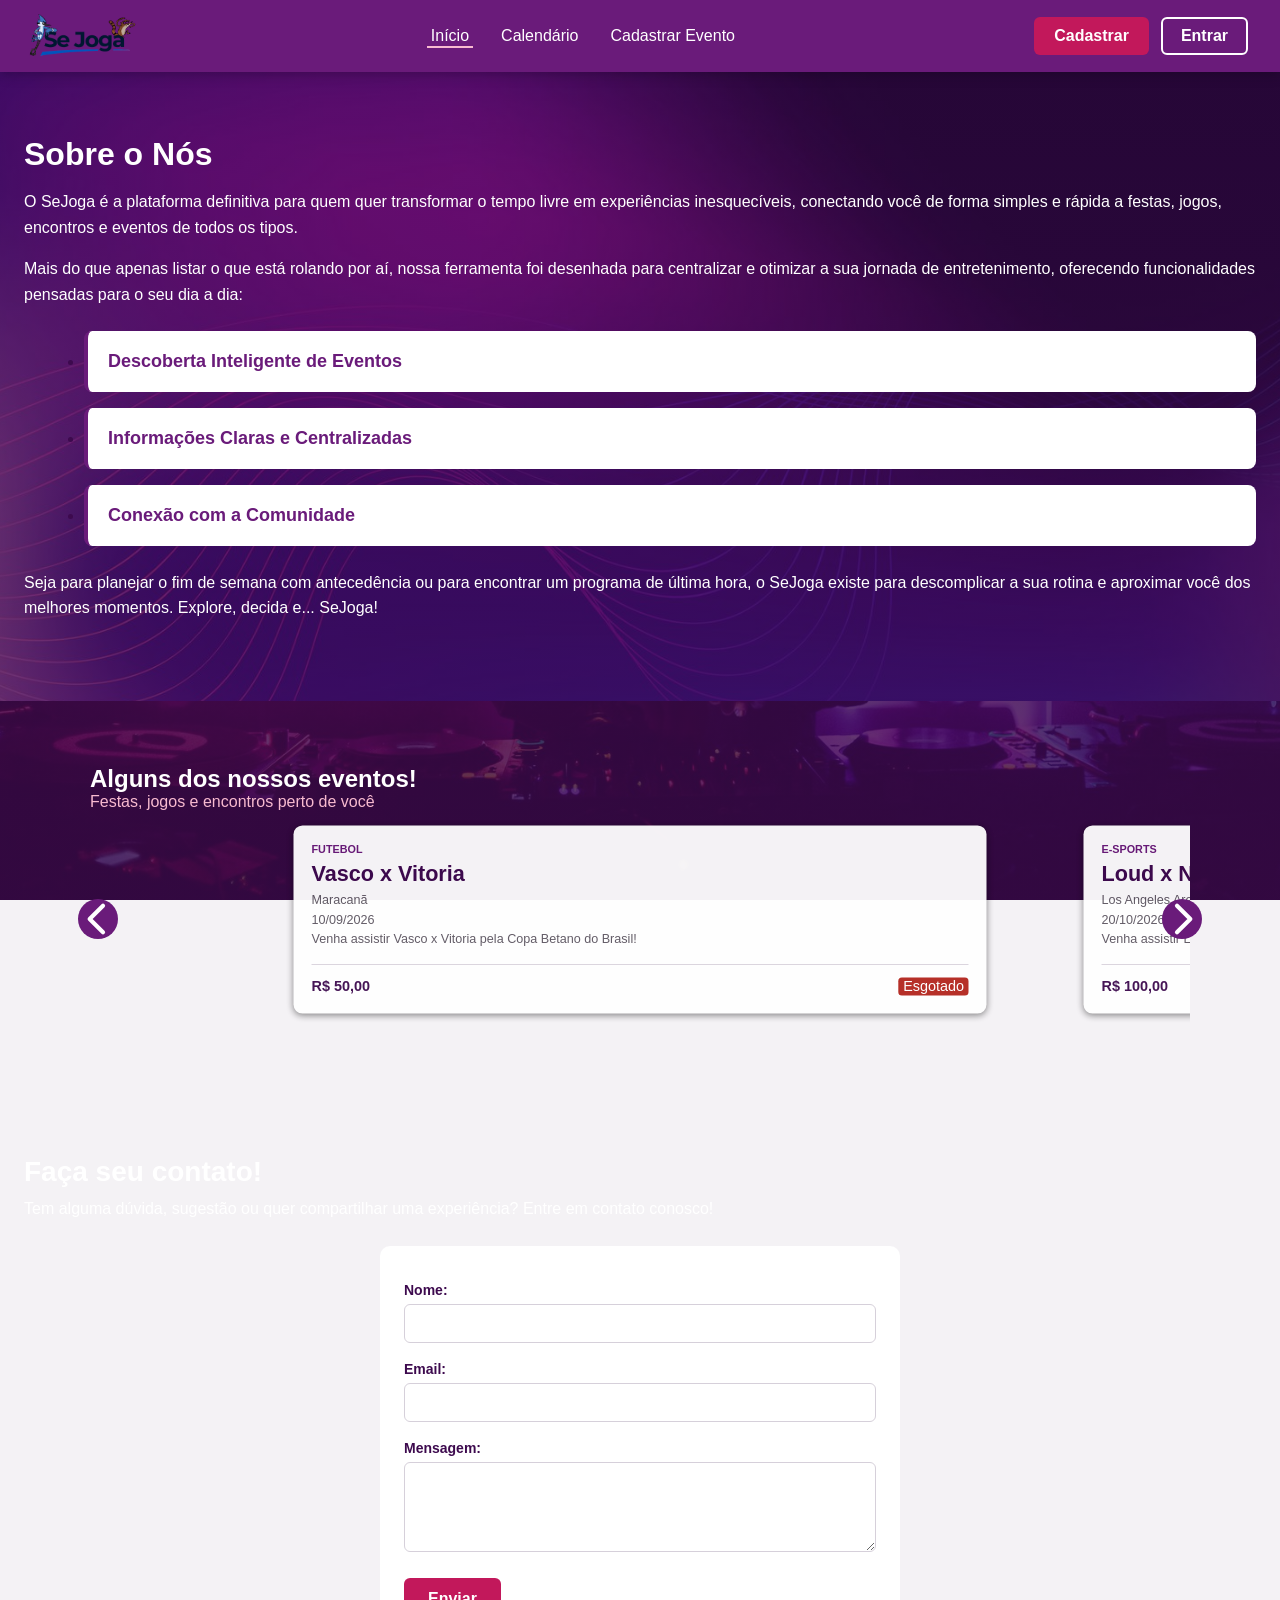
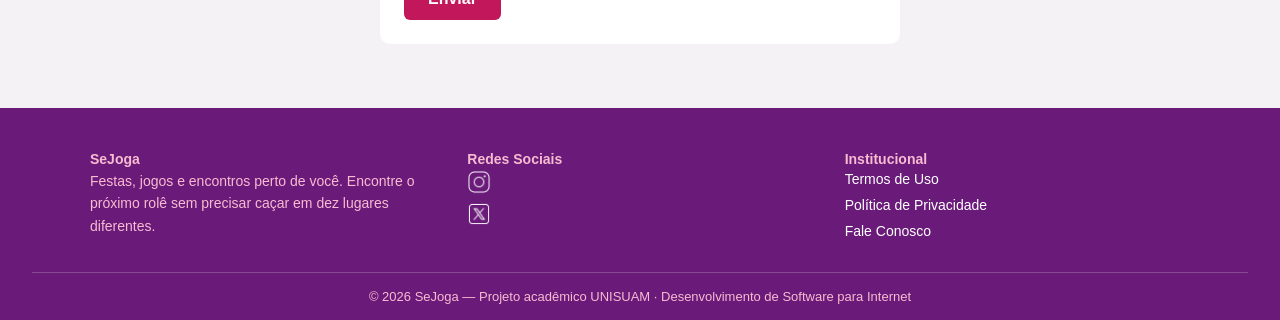
==== index.html @ 20c32f32 "Alterações HTML/CSS, Sobre Nós/Contato/Eventos Background, Modal" ====
<!DOCTYPE html>
<html lang="pt-BR">
<head>
    <meta charset="UTF-8">
    <meta name="viewport" content="width=device-width, initial-scale=1.0">
    <link rel="stylesheet" href="css/style.css">
    <title>Bora Curtir</title>
</head>
<body>
  <!-- CABEÇALHO — vai se repetir em todas as páginas do site -->
   <header class="cabecalho">

        <a href="index.html" class="logo">
            <img src="assets/logo/logo.png" alt="Logo do SeJoga">
        </a>


        <!-- O menu é uma LISTA de links. Parece estranho no começo,
             mas é o padrão: um menu é literalmente uma lista de opções,
             e leitores de tela anunciam "lista com 3 itens" pro usuário. -->

        <nav class="menu">
            <ul class="menu">
                <li><a href="index.html" class="ativo">Início</a></li>
                <li><a href="calendario.html">Calendário</a></li>
                <li><a href="cadastro-evento.html">Cadastrar Evento</a></li>
            </ul>
        </nav>

    <div class="acoes-cabecalho">
        <a href="cadastro.html" class="botao-cadastro">Cadastrar</a>
        <a href="login.html" class="botao-entrar">Entrar</a>
    </div>

    </header>
<main>
    <section class="secao-sobre">
        <h2>Sobre o Nós</h2>
        <p>O SeJoga é a plataforma definitiva para quem quer transformar o tempo livre em experiências inesquecíveis, conectando você de forma simples e rápida a festas, jogos, encontros e eventos de todos os tipos.</p>
        <p>Mais do que apenas listar o que está rolando por aí, nossa ferramenta foi desenhada para centralizar e otimizar a sua jornada de entretenimento, oferecendo funcionalidades pensadas para o seu dia a dia:</p>
        <ul>
            <li tabindex="0">
                <strong>Descoberta Inteligente de Eventos</strong>
                <span>Navegue por um catálogo completo e atualizado em tempo real. Filtre as opções por categoria (como festas, campeonatos ou encontros), localização e data para encontrar exatamente o que combina com o seu estilo.</span>
            </li>
            <li tabindex="0">
                <strong>Informações Claras e Centralizadas</strong>
                <span>Diga adieu à maratona de buscas em diferentes redes sociais. Reunimos em um só lugar tudo o que você precisa saber: horários, locais, descrições detalhadas, atrações e links diretos para ingressos ou inscrições.</span>
            </li>
            <li tabindex="0">
                <strong>Conexão com a Comunidade</strong>
                <span>Encontre eventos que conversam com os seus interesses e descubra o que o seu grupo ou a sua região estão movimentando.</span>
            </li>
        </ul>
        <p>Seja para planejar o fim de semana com antecedência ou para encontrar um programa de última hora, o SeJoga existe para descomplicar a sua rotina e aproximar você dos melhores momentos. Explore, decida e... SeJoga!</p>
    </section>

    <section class="secao-eventos">

    <div class="titulo-secao">
        <h1>Alguns dos nossos eventos!</h1>
        <p class="subtitulo">Festas, jogos e encontros perto de você</p>
    </div>

        <div class="carrossel-eventos">
            <button class="seta seta-esquerda" aria-label="Evento Anterior">
                <svg viewBox="0 0 24 24" aria-hidden="true">
                    <path d="M15 4 L7 12 L15 20" fill="none" stroke="currentColor" stroke-width="2.5" stroke-linecap="round" stroke-linejoin="round"/>
                </svg>
            </button>

            <div class="trilho-eventos">
                <article class="card-evento">
                    <span class="categoria">Futebol</span>
                    <h2 class="titulo">Vasco  x Vitoria</h2>
                    <p class="local">Maracanã</p>
                    <p class="data">10/09/2026</p>
                    <p class="descricao">Venha assistir Vasco x Vitoria pela Copa Betano do Brasil!</p>

                    <div class="rodape-card">
                        <span class="preco">R$ 50,00</span>
                        <span class="selo-esgotado">Esgotado</span>
                    </div>
                </article>
                
                <article class="card-evento">
                    <span class="categoria">E-sports</span>
                    <h2 class="titulo">Loud x NRG</h2>
                    <p class="local">Los Angeles Arena</p>
                    <p class="data">20/10/2026</p>
                    <p class="descricao">Venha assistir Loud x NRG pelo VCT Americas Stage 2!</p>

                    <div class="rodape-card">
                        <span class="preco">R$ 100,00</span>
                        <span class="selo-realizado">Realizado</span>
                    </div>
                </article>

                <article class="card-evento">
                    <span class="categoria">Rolê</span>
                    <h2 class="titulo">Resenha do Arrocha</h2>
                    <p class="local">Rio de Janeiro - Lapa</p>
                    <p class="data">21/08/2026</p>
                    <p class="descricao">Venha aproveitar bons drinks, comidas, e muita música boa!</p>

                    <div class="rodape-card">
                        <span class="preco">R$ 100,00</span>
                        <span class="selo-disponivel">Disponível</span>
                    </div>
                </article>
            </div>

            <button class="seta seta-direita" aria-label="Próximo evento">
                <svg viewBox="0 0 24 24" aria-hidden="true">
                    <path d="M9 4 L17 12 L9 20" fill="none" stroke="currentColor" stroke-width="2.5" stroke-linecap="round" stroke-linejoin="round"/>
                </svg>
            </button>
        </div>
    </section>

    <section class="secao-contato">
        <h2>Faça seu contato!</h2>
        <p>Tem alguma dúvida, sugestão ou quer compartilhar uma experiência? Entre em contato conosco!</p>
        <form action="#" method="post">
            <label for="nome">Nome:</label>
            <input type="text" id="nome" name="nome" required>

            <label for="email">Email:</label>
            <input type="email" id="email" name="email" required>

            <label for="mensagem">Mensagem:</label>
            <textarea id="mensagem" name="mensagem" rows="4" required></textarea>

            <button type="submit">Enviar</button>
        </form>
    </section>
</main>
<footer class="rodape">
    <div class="rodape-conteudo">
        <div class="rodape-coluna">
            <h3>SeJoga</h3>
            <p>Festas, jogos e encontros perto de você. Encontre o próximo rolê sem precisar caçar em dez lugares diferentes.</p>
        </div>

        <nav class="rodape-coluna">
            <h3>Redes Sociais</h3>
            <ul>
                <li>
                    <a href="https://www.instagram.com/se.jogaaa/">
                    <img src="img/icons/instagram.png" alt="Instagram">
                    </a>
                </li>

                <li><a href="https://x.com/sejogaaaa">
                    <img src="img/icons/twitter.png" alt="Twitter">
                    </a>
                </li>
            </ul>
        </nav>

        <nav class="rodape-coluna">
            <h3>Institucional</h3>
            <ul>
                <li><a href="#">Termos de Uso</a></li>
                <li><a href="#">Política de Privacidade</a></li>
                <li><a href="#">Fale Conosco</a></li>
            </ul>
        </nav>
    </div>

    <div class="rodape-base">
        <p>© 2026 SeJoga — Projeto acadêmico UNISUAM · Desenvolvimento de Software para Internet</p>
    </div>
</footer>
<script src="js/carrossel.js"></script>
<div class="modal" id="modal-conta">
    <div class="modal-caixa">
        <a href="#" class="modal-fechar" aria-label="Fechar">&times;</a>
        <h2>Bem-vindo ao SeJoga!</h2>
        <p>Para acessar todas as funcionalidades, faça login ou cadastre-se.</p>

        <div class="modal-acoes">
            <a href="login.html" class="botao-entrar">Entrar</a>
            <a href="cadastro.html" class="botao-cadastro">Cadastrar</a>
        </div>
    </div>
</div>
</body>
</html>
---- css/style.css ----
/* ============================================
   BORA CURTIR — Estilos globais
   Paleta oficial do projeto. Toda página importa este arquivo.
   ============================================ */

/* RESET — zera as opiniões padrão do navegador */
* {
    margin: 0;
    padding: 0;
    box-sizing: border-box;
    font-family: Arial, sans-serif;
}

/* PALETA — todas as cores do site moram aqui.
   :root significa "o topo do documento", então estas
   variáveis ficam disponíveis em qualquer regra do arquivo. */
:root {
    /* Identidade — roxo e rosa */
    --roxo-escuro:  #3D0A4E;   /* textos e títulos */
    --roxo:         #6A1B7A;   /* cor de marca: menu, cabeçalhos */
    --roxo-claro:   #F5EAF8;   /* fundos suaves */
    --rosa:         #C2185B;   /* ação principal: botões */
    --rosa-escuro:  #8E1147;   /* o mesmo rosa no hover */
    --rosa-claro:   #F8BBD0;   /* destaques leves */

    /* Neutros */
    --branco:       #FFFFFF;
    --cinza-claro:  #F4F2F5;
    --cinza-borda:  #D6D0DA;
    --cinza-texto:  #5C5560;

    /* Sinalização de evento — as 4 cores de status */
    --status-disponivel: #2E7D32;   /* verde  */
    --status-perto:      #B26A00;   /* âmbar  */
    --status-esgotado:   #B3261E;   /* vermelho */
    --status-realizado:  #6E6E6E;   /* cinza  */
}

body {
    background-color: var(--cinza-claro);
    color: var(--roxo-escuro);
}
/* ===== CABEÇALHO ===== */
.cabecalho {
    display: flex;
    justify-content: space-between;  /* logo na esquerda, botão na direita */
    align-items: center;
    background-color: var(--roxo);
    padding: 8px 32px;
    position: sticky;
    top: 0;
    z-index: 10;
    box-shadow: 0 2px 12px rgba(0, 0, 0, 0.25);
}

.acoes-cabecalho {
    display: flex;
    gap: 12px;
}

.logo {
    display: flex;
    align-items: center;
    text-decoration: none;
}

.logo img {
    height: 56px;
    width: auto;
    display: block;
    transform: scale(1.9);
}

.menu {
    display: flex;
    gap: 24px;
    list-style: none;   /* tira as bolinhas da lista */
}

.menu a {
    color: var(--branco);
    text-decoration: none;
    position: relative;
    padding: 4px;
}

.menu a::after {
    content: "";
    position: absolute;
    left: 0;
    bottom: 0;
    width: 100%;
    height: 2px;
    background-color: var(--rosa-claro);
    transform: scaleX(0);
    transform-origin: left;
    transition: transform 0.25s;
}

.menu a:hover::after {
    transform: scaleX(1);
}

.menu a:hover {
   color: var(--rosa-claro);
}

.menu a.ativo::after {
    transform: scaleX(1);
}

/* ===== BOTÕES ===== */

.botao-entrar {
    background-color: transparent;
    color: var(--branco);
    padding: 10px 20px;
    border: 2px solid var(--branco);
    border-radius: 6px;
    padding: 8px 18px;
    text-decoration: none;
    font-weight: bold;
}

.botao-cadastro {
    background-color: var(--rosa);
    color: var(--branco);
    padding: 10px 20px;
    border-radius: 6px;
    text-decoration: none;
    font-weight: bold;
}

.botao-cadastro:hover {
    background-color: var(--rosa-escuro);
}

.botao-entrar:hover {
    background-color: var(--branco);
    color: var(--roxo);
}

/* ===== SOBRE NÓS ===== */
.secao-sobre {
    padding: 64px 24px;
    text-align: left;
    background-image: linear-gradient(rgba(61, 10, 78, 0.60), rgba(61, 10, 78, 0.75)), url("../assets/backgrounds/fundo-sobre.jpg");
    background-size: cover;
    background-position: center;
    background-attachment: fixed;
}

.secao-sobre h2 {
    color: var(--branco);
    font-size: 32px;
    margin-bottom: 16px;
}

.secao-sobre p {
    color: var(--branco);
    margin-bottom: 16px;
    line-height: 1.6;
    font-size: 16px;
    font-weight: 400;
}

.secao-sobre ul {
    list-style: disc;
    margin: 24px 0;
    display: grid;
    gap: 16px;
    padding-left: 60px;
    margin: 24px 0;
}

.secao-sobre li {
    background-color: var(--branco);
    border-left: 4px solid var(--roxo);
    border-radius: 8px;
    padding: 16px 20px;
    line-height: 1.6;
    color: var(--roxo-escuro);
    cursor: pointer;
    transition: transform 0.25s, box-shadow 0.25s;
}

.secao-sobre li:hover {
    transform: translateY(-3px);
    box-shadow: 0 8px 20px rgba(0, 0, 0, 0.3);
}

.secao-sobre li strong {
    display: block;
    font-size: 18px;
    color: var(--roxo);
}

.secao-sobre li span {
    display: block;
    overflow: hidden;
    max-height: 0;
    opacity: 0;
    transition: max-height 0.35s, opacity 0.35s, margin-top 0.35s;
}

.secao-sobre li:hover span,
.secao-sobre li:focus-within span,
.secao-sobre li:focus span {
    max-height: 200px;
    opacity: 1;
    margin-top: 8px;
}

/* ===== CONTATO ===== */

.secao-contato {
   padding: 64px 24px;
    text-align: left;
    background-image: linear-gradient(rgba(61, 10, 78, 0.60), rgba(61, 10, 78, 0.75)), url("../assets/backgrounds/fundo-sobre.jpg");
    background-size: cover;
    background-position: center;
    background-attachment: fixed;
}

.secao-contato h2 {
    color: var(--branco);
    font-size: 28px;
    margin-bottom: 8px;
}

.secao-contato p {
    line-height: 1.6;
    color: var(--branco);
    margin-bottom: 24px;
}

.secao-contato form {
    display: flex;
    flex-direction: column;
    gap: 6px;
    max-width: 520px;
    background-color: var(--branco);
    padding: 24px;
    border-radius: 10px;
    margin: 0 auto;
    padding: 24px;

}

.secao-contato label {
    font-weight: bold;
    font-size: 14px;
    margin-top: 12px;
}

.secao-contato input,
.secao-contato textarea {
    padding: 10px 12px;
    border: 1px solid var(--cinza-borda);
    border-radius: 6px;
    font-size: 15px;
    font-family: inherit;
}

.secao-contato button {
    margin-top: 20px;
    background-color: var(--rosa);
    color: var(--branco);
    border: none;
    border-radius: 6px;
    padding: 12px 24px;
    font-size: 16px;
    font-weight: bold;
    cursor: pointer;
    align-self: flex-start;
}

.secao-contato button:hover {
    background-color: var(--rosa-escuro);
}

/* =====  SEÇÃO EVENTOS ===== */

.secao-eventos {
    max-width: none;
    padding: 64px 24px;
    background-image: linear-gradient(rgba(61, 10, 78, 0.72), rgba(61, 10, 78, 0.82)), url("../assets/backgrounds/fundo-eventos.jpg");
    background-size: cover;
    background-position: center;
    background-attachment: fixed;
}

.secao-eventos .titulo-secao,
.secao-eventos .carrossel-eventos {
    max-width: 1100px;
    margin-left: auto;
    margin-right: auto;
}

.secao-eventos .titulo-secao h1 {
    color: var(--branco);
}

.secao-eventos .subtitulo {
    color: var(--rosa-claro);
}

/* ===== CARROSSEL DE EVENTOS ===== */
.carrossel-eventos {
    position: relative;
}

.trilho-eventos {
    display: flex;
    gap: 20px;
    overflow-x: auto;
    scroll-snap-type: x mandatory;
    scroll-behavior: smooth;
    padding: 4px 0;
    scrollbar-width: none; /* Firefox */
}

.trilho-eventos::-webkit-scrollbar {
    display: none; /* Chrome, Safari e Opera */
}

.trilho-eventos .card-evento {
    flex: 0 0 70%;
    scroll-snap-align: center;
    transform: scale(0.9);
    opacity: 0.95;
    transition: transform 0.35s, opacity 0.35s;    
}

.trilho-eventos .card-evento.ativo {
    transform: scale(1);
    opacity: 1;
}

.trilho-eventos .card-evento:first-child{
    margin-left: 15%;
}

.trilho-eventos .card-evento:last-child{
    margin-right: 15%;
}

/* ===== SETAS ===== */
.seta {
    position: absolute;
    top: 50%;
    transform: translateY(-50%);

    background-color: var(--roxo);
    color: var(--branco);
    border: none;
    border-radius: 50%;
    width: 40px;
    height: 40px;
    font-size: 24px;
    cursor: pointer;
}

.seta:hover {
    background-color: var(--roxo-escuro);
}

.seta-esquerda {
    left: -12px;
}

.seta-direita {
    right: -12px;
}

/* ===== CARD DE EVENTO ===== */

.card-evento {
    background-color: var(--branco);
    border-radius: 10px;
    padding: 20px;
    box-shadow: 0 2px 8px rgba(0, 0, 0, 0.5);
    display: flex;
    flex-direction: column;
    gap: 6px;
}

.categoria {
    color: var(--roxo);
    font-size: 12px;
    font-weight: bold;
    text-transform: uppercase;
}

.local, .data, .descricao{
    color: var(--cinza-texto);
    font-size: 14px;
}

.rodape-card{
    display: flex;
    justify-content: space-between;
    align-items: center;
    margin-top: 14px;
    padding-top: 14px;
    border-top: 1px solid var(--cinza-borda);
}

.preco{
    font-weight: bold;
}

/* ===== SELOS DE STATUS ===== */

.selo-disponivel{
    background-color: var(--status-disponivel);
    color: var(--branco);
    padding: 1px 5px;
    border-radius: 4px;
}
.selo-perto{
    background-color: var(--status-perto);
    color: var(--branco);
    padding: 1px 5px;
    border-radius: 4px;
}
.selo-esgotado{
    background-color: var(--status-esgotado);
    color: var(--branco);
    padding: 1px 5px;
    border-radius: 4px;
}
.selo-realizado{
    background-color: var(--status-realizado);
    color: var(--branco);
    padding: 1px 5px;
    border-radius: 4px;
}

/* ===== RODAPÉ FINAL ===== */

.rodape {
    background-color: var(--roxo);
    color: var(--branco);
    padding: 40px 32px 0;
}

.rodape-conteudo {
    max-width: 1100px;
    margin: 0 auto;
    display: grid;
    grid-template-columns: repeat(auto-fit, minmax(220px, 1fr));
    gap: 32px;
    padding-bottom: 32px;
}

.rodape-coluna h3 {
   line-height: 1.6;
   font-size: 14px;
   color: var(--rosa-claro);
}

.rodape-coluna a {
    color: var(--branco);
    text-decoration: none;
    font-size: 14px;
}

.rodape-coluna p {
    line-height: 1.6;
    font-size: 14px;
    color: var(--rosa-claro);
}

.rodape-coluna ul {
    list-style: none;
    display: grid;
    gap: 8px;
}

.rodape-coluna ul img {
    width: 24px;
    height: 24px;
    display: block;
    filter: brightness(0) invert(1);
}

.rodape-coluna a:hover {
    color: var(--rosa-claro);
    text-decoration: underline;
}

.rodape-base {
    border-top: 1px solid rgba(255, 255, 255, 0.2);
    padding: 16px 0;
    text-align: center;
    font-size: 13px;
    color: var(--rosa-claro);
}

/* ===== MODAL ===== */

.modal {
    display: none;
    position: fixed;
    inset: 0;
    background-color: rgba(0, 0, 0, 0.6);
    z-index: 100;
    align-items: center;
    justify-content: center;
    padding: 24px;
}

.modal:target {
    display: flex;
}

.modal-caixa {
    position: relative;
    background-color: var(--branco);
    border-radius: 12px;
    padding: 32px;
    max-width: 420px;
    text-align: center;
}

.modal-caixa h2 {
    color: var(--roxo);
    margin-bottom: 12px;
}

.modal-caixa p {
    color: var(--cinza-texto);
    line-height: 1.6;
    margin-bottom: 24px;
}

.modal-acoes {
    display: flex;
    justify-content: center;
    gap: 12px;
}

.modal-fechar {
    position: absolute;
    top: 12px;
    right: 16px;
    font-size: 28px;
    line-height: 1;
    color: var(--cinza-texto);
    text-decoration: none;
}

/* @media = "aplique estas regras SÓ quando a condição for verdadeira".
   max-width: 767px significa "telas de até 767px" — celular.
   Acima disso, nada aqui vale, e o layout de desktop continua intacto. */
@media (max-width: 767px) {

    .cabecalho {
        flex-wrap: wrap;          /* permite quebrar linha quando não cabe */
        justify-content: center;
        gap: 12px;
        padding: 12px 16px;
    }

    .logo img {
        transform: scale(1.4);    /* o 1.9 fica largo demais no celular */
    }

    .menu {
        gap: 16px;
        font-size: 14px;
    }

    .acoes-cabecalho {
        gap: 8px;
    }

    .trilho-eventos .card-evento { 
        flex: 0 0 85%; 
    }

    .secao-sobre li span {
        max-height: none;
        opacity: 1;
        margin-top: 8px;
    }

    .secao-sobre {
        background-attachment: scroll;   /* volta ao comportamento normal */
    }

    .secao-contato {
        background-attachment: scroll;   /* volta ao comportamento normal */
    }
}
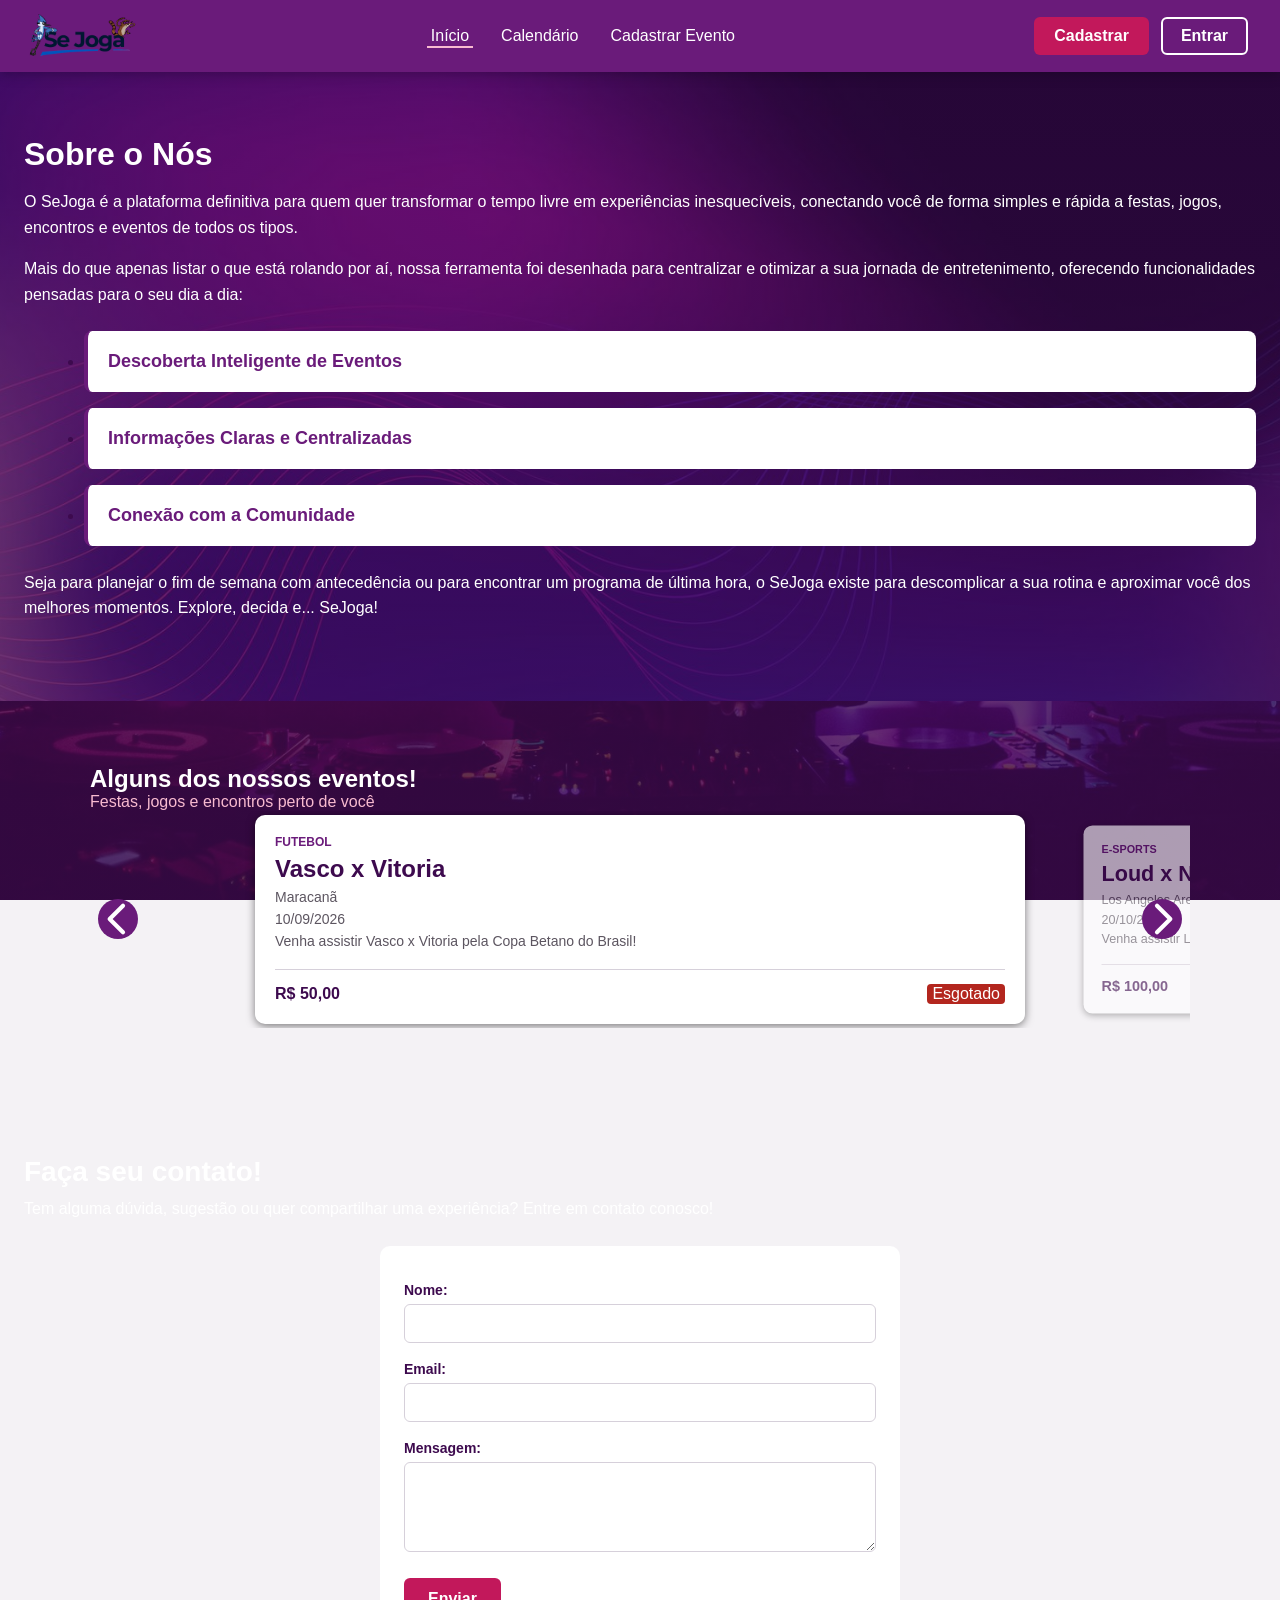
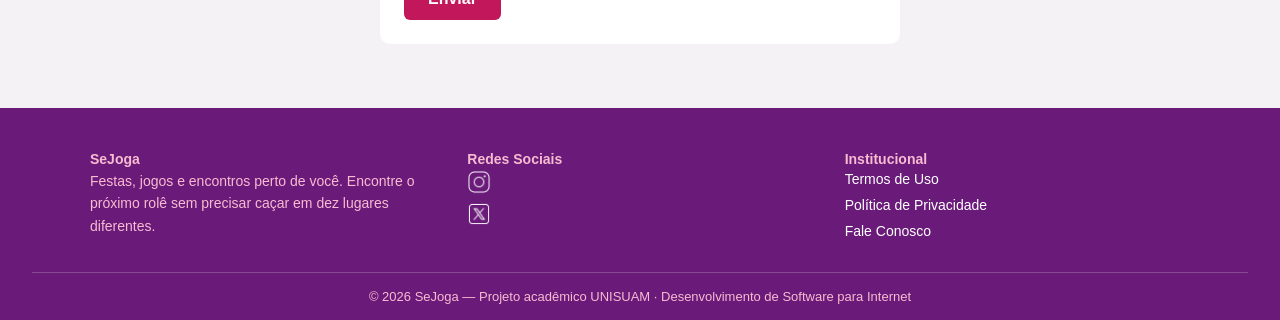
==== commit 804c078e: "Criado Modal para pop-up de mensagens enviadas" ====
--- a/index.html
+++ b/index.html
@@ -121,7 +121,7 @@
     <section class="secao-contato">
         <h2>Faça seu contato!</h2>
         <p>Tem alguma dúvida, sugestão ou quer compartilhar uma experiência? Entre em contato conosco!</p>
-        <form action="#" method="post">
+        <form id="form-contato" action="#" method="post">
             <label for="nome">Nome:</label>
             <input type="text" id="nome" name="nome" required>
 
@@ -132,6 +132,7 @@
             <textarea id="mensagem" name="mensagem" rows="4" required></textarea>
 
             <button type="submit">Enviar</button>
+            <p class="aviso-form" id="aviso-form" role="status"></p>
         </form>
     </section>
 </main>
@@ -162,7 +163,7 @@
             <h3>Institucional</h3>
             <ul>
                 <li><a href="#">Termos de Uso</a></li>
-                <li><a href="#">Política de Privacidade</a></li>
+                <li><a >Política de Privacidade</a></li>
                 <li><a href="#">Fale Conosco</a></li>
             </ul>
         </nav>
@@ -172,7 +173,19 @@
         <p>© 2026 SeJoga — Projeto acadêmico UNISUAM · Desenvolvimento de Software para Internet</p>
     </div>
 </footer>
-<script src="js/carrossel.js"></script>
+
+<div class="modal" id="modal-contato">
+    <div class="modal-caixa">
+        <button type="button" class="modal-fechar" aria-label="Fechar">&times;</button>
+        <h2>Mensagem enviada!</h2>
+        <p id="modal-contato-texto"></p>
+
+        <div class="modal-acoes">
+            <button type="button" class="botao-cadastro modal-ok">OK</button>
+        </div>
+    </div>
+</div>
+
 <div class="modal" id="modal-conta">
     <div class="modal-caixa">
         <a href="#" class="modal-fechar" aria-label="Fechar">&times;</a>
@@ -185,5 +198,8 @@
         </div>
     </div>
 </div>
+
+<script src="js/carrossel.js"></script>
+<script src="js/contato.js"></script>
 </body>
 </html>
--- a/css/style.css
+++ b/css/style.css
@@ -206,7 +206,7 @@
 .secao-sobre li:hover span,
 .secao-sobre li:focus-within span,
 .secao-sobre li:focus span {
-    max-height: 200px;
+    max-height: 80px;
     opacity: 1;
     margin-top: 8px;
 }
@@ -328,7 +328,7 @@
     flex: 0 0 70%;
     scroll-snap-align: center;
     transform: scale(0.9);
-    opacity: 0.95;
+    opacity: 0.6;
     transition: transform 0.35s, opacity 0.35s;    
 }
 
@@ -350,14 +350,16 @@
     position: absolute;
     top: 50%;
     transform: translateY(-50%);
-
+    z-index: 2;
+    display: flex;
+    align-items: center;
+    justify-content: center;
     background-color: var(--roxo);
     color: var(--branco);
     border: none;
     border-radius: 50%;
     width: 40px;
     height: 40px;
-    font-size: 24px;
     cursor: pointer;
 }
 
@@ -366,11 +368,11 @@
 }
 
 .seta-esquerda {
-    left: -12px;
+    left: 8px;
 }
 
 .seta-direita {
-    right: -12px;
+    right: 8px;
 }
 
 /* ===== CARD DE EVENTO ===== */
@@ -511,7 +513,8 @@
     padding: 24px;
 }
 
-.modal:target {
+.modal:target,
+.modal.aberto {
     display: flex;
 }
 
@@ -549,6 +552,42 @@
     line-height: 1;
     color: var(--cinza-texto);
     text-decoration: none;
+    background: none;
+    border: none;
+    cursor: pointer;
+    font-family: inherit;
+}
+
+.modal-acoes button {
+    border: none;
+    cursor: pointer;
+    font-family: inherit;
+    font-size: 15px;
+}
+
+/* ===== AVISO DO FORMULÁRIO ===== */
+
+.aviso-form {
+    margin-top: 16px;
+    padding: 12px 16px;
+    border-radius: 6px;
+    font-size: 14px;
+    line-height: 1.5;
+    display: none;
+}
+
+.aviso-form.visivel { display: block; }
+
+.aviso-form.sucesso {
+    background-color: #E8F5E9;
+    color: #1B5E20;
+    border-left: 4px solid var(--status-disponivel);
+}
+
+.aviso-form.erro {
+    background-color: #FDECEA;
+    color: #8C1D18;
+    border-left: 4px solid var(--status-esgotado);
 }
 
 /* @media = "aplique estas regras SÓ quando a condição for verdadeira".
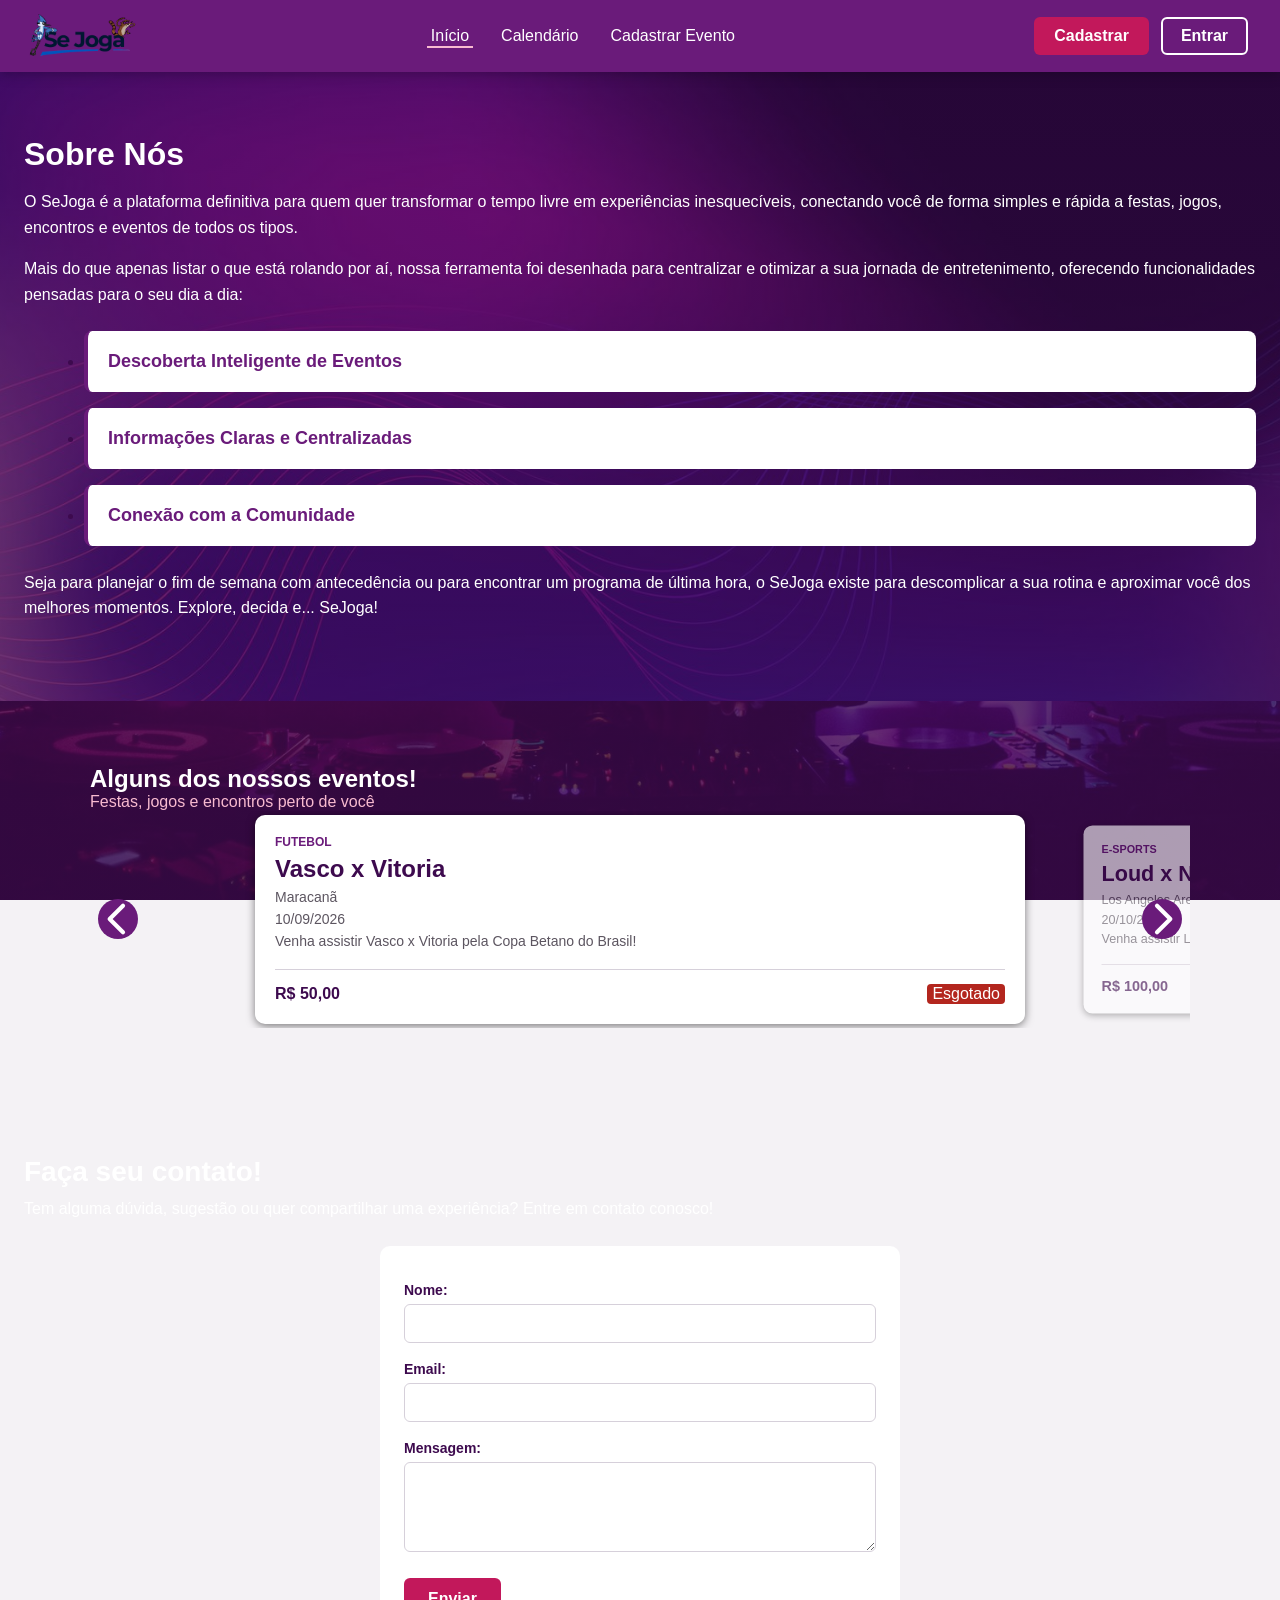
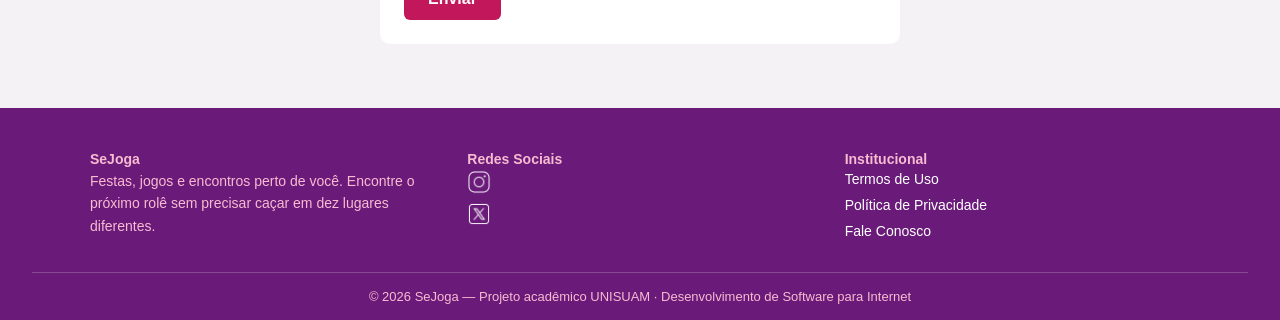
==== commit 3949f67c: "Limpeza de códigos feita e correção de textos." ====
--- a/index.html
+++ b/index.html
@@ -4,7 +4,8 @@
     <meta charset="UTF-8">
     <meta name="viewport" content="width=device-width, initial-scale=1.0">
     <link rel="stylesheet" href="css/style.css">
-    <title>Bora Curtir</title>
+    <link rel="icon" href="assets/logo/favicon-sj.png" type="image/png">
+    <title>SeJoga</title>
 </head>
 <body>
   <!-- CABEÇALHO — vai se repetir em todas as páginas do site -->
@@ -14,16 +15,11 @@
             <img src="assets/logo/logo.png" alt="Logo do SeJoga">
         </a>
 
-
-        <!-- O menu é uma LISTA de links. Parece estranho no começo,
-             mas é o padrão: um menu é literalmente uma lista de opções,
-             e leitores de tela anunciam "lista com 3 itens" pro usuário. -->
-
         <nav class="menu">
             <ul class="menu">
                 <li><a href="index.html" class="ativo">Início</a></li>
-                <li><a href="calendario.html">Calendário</a></li>
-                <li><a href="cadastro-evento.html">Cadastrar Evento</a></li>
+                <li><a href="calendario.html" data-precisa-login>Calendário</a></li>
+                <li><a href="cadastro-evento.html" data-precisa-login>Cadastrar Evento</a></li>
             </ul>
         </nav>
 
@@ -35,7 +31,7 @@
     </header>
 <main>
     <section class="secao-sobre">
-        <h2>Sobre o Nós</h2>
+        <h2>Sobre Nós</h2>
         <p>O SeJoga é a plataforma definitiva para quem quer transformar o tempo livre em experiências inesquecíveis, conectando você de forma simples e rápida a festas, jogos, encontros e eventos de todos os tipos.</p>
         <p>Mais do que apenas listar o que está rolando por aí, nossa ferramenta foi desenhada para centralizar e otimizar a sua jornada de entretenimento, oferecendo funcionalidades pensadas para o seu dia a dia:</p>
         <ul>
@@ -45,7 +41,7 @@
             </li>
             <li tabindex="0">
                 <strong>Informações Claras e Centralizadas</strong>
-                <span>Diga adieu à maratona de buscas em diferentes redes sociais. Reunimos em um só lugar tudo o que você precisa saber: horários, locais, descrições detalhadas, atrações e links diretos para ingressos ou inscrições.</span>
+                <span>Diga adeus à maratona de buscas em diferentes redes sociais. Reunimos em um só lugar tudo o que você precisa saber: horários, locais, descrições detalhadas, atrações e links diretos para ingressos ou inscrições.</span>
             </li>
             <li tabindex="0">
                 <strong>Conexão com a Comunidade</strong>
@@ -188,7 +184,7 @@
 
 <div class="modal" id="modal-conta">
     <div class="modal-caixa">
-        <a href="#" class="modal-fechar" aria-label="Fechar">&times;</a>
+        <button type="button" class="modal-fechar" aria-label="Fechar">&times;</button>
         <h2>Bem-vindo ao SeJoga!</h2>
         <p>Para acessar todas as funcionalidades, faça login ou cadastre-se.</p>
 
@@ -199,7 +195,8 @@
     </div>
 </div>
 
-<script src="js/carrossel.js"></script>
-<script src="js/contato.js"></script>
+<script src="js/home/carrossel.js"></script>
+<script src="js/home/contato.js"></script>
+<script src="js/home/auth.js"></script>
 </body>
 </html>
--- a/css/style.css
+++ b/css/style.css
@@ -565,6 +565,11 @@
     font-size: 15px;
 }
 
+.modal-acoes .botao-entrar {
+    color: var(--roxo);
+    border-color: var(--roxo);
+}
+
 /* ===== AVISO DO FORMULÁRIO ===== */
 
 .aviso-form {
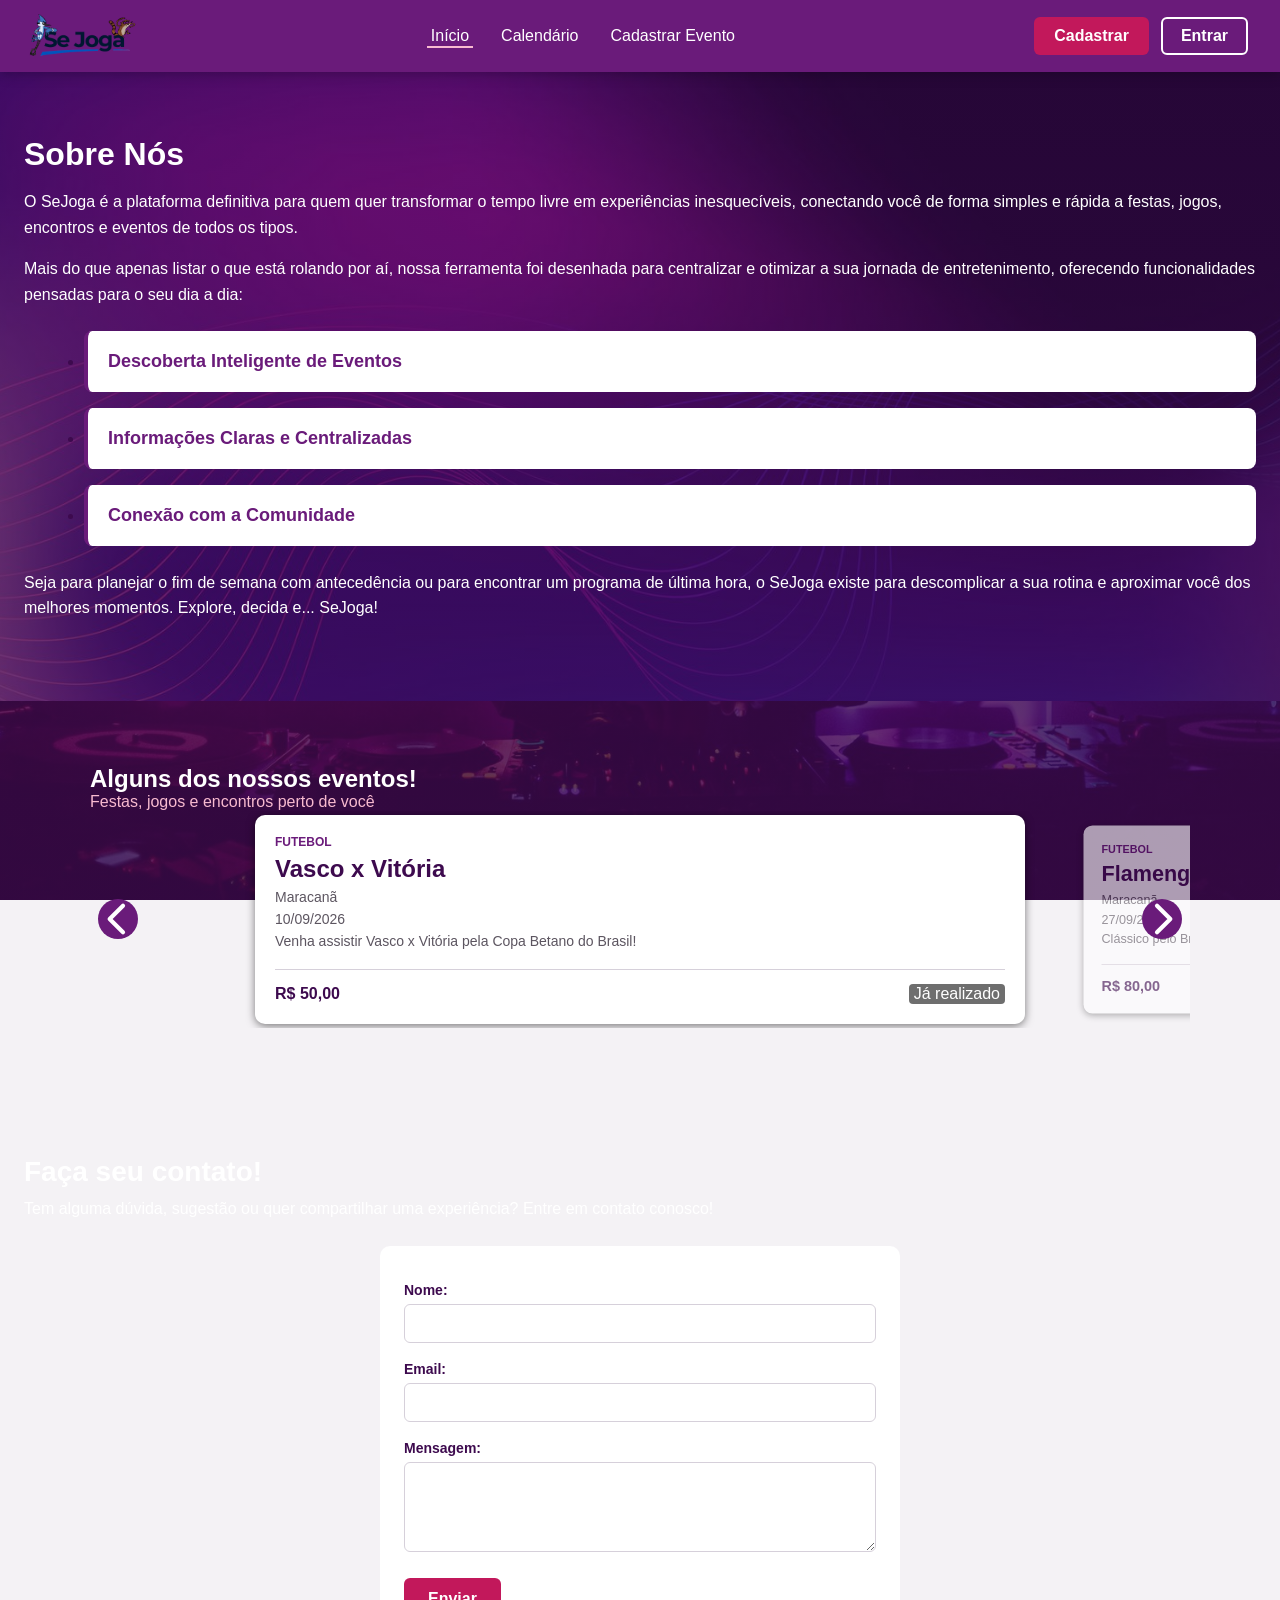
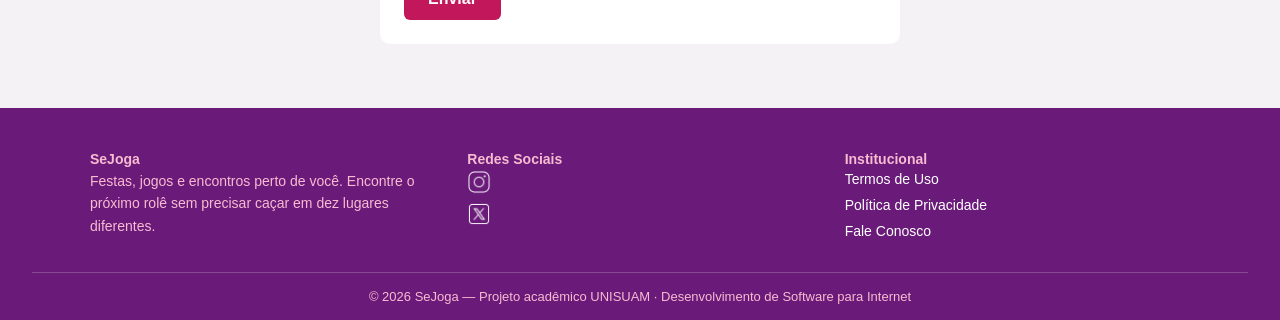
==== commit 2de56457: "Alterações gerais no calendário" ====
--- a/index.html
+++ b/index.html
@@ -24,8 +24,17 @@
         </nav>
 
     <div class="acoes-cabecalho">
-        <a href="cadastro.html" class="botao-cadastro">Cadastrar</a>
-        <a href="login.html" class="botao-entrar">Entrar</a>
+        <!-- Os dois estados do cabeçalho moram aqui. O atributo hidden
+             (do próprio HTML, não precisa de CSS) esconde um dos pares;
+             o auth.js decide qual, lendo a sessão no localStorage. -->
+        <a href="cadastro.html" class="botao-cadastro" data-sessao="deslogado">Cadastrar</a>
+        <a href="login.html" class="botao-entrar" data-sessao="deslogado">Entrar</a>
+
+        <span class="usuario-info" data-sessao="logado" hidden>
+            <span class="usuario-avatar" id="usuario-avatar"></span>
+            <span class="usuario-nome"></span>
+        </span>
+        <button type="button" class="botao-sair" id="botao-sair" data-sessao="logado" hidden>Sair</button>
     </div>
 
     </header>
@@ -66,44 +75,8 @@
             </button>
 
             <div class="trilho-eventos">
-                <article class="card-evento">
-                    <span class="categoria">Futebol</span>
-                    <h2 class="titulo">Vasco  x Vitoria</h2>
-                    <p class="local">Maracanã</p>
-                    <p class="data">10/09/2026</p>
-                    <p class="descricao">Venha assistir Vasco x Vitoria pela Copa Betano do Brasil!</p>
-
-                    <div class="rodape-card">
-                        <span class="preco">R$ 50,00</span>
-                        <span class="selo-esgotado">Esgotado</span>
-                    </div>
-                </article>
-                
-                <article class="card-evento">
-                    <span class="categoria">E-sports</span>
-                    <h2 class="titulo">Loud x NRG</h2>
-                    <p class="local">Los Angeles Arena</p>
-                    <p class="data">20/10/2026</p>
-                    <p class="descricao">Venha assistir Loud x NRG pelo VCT Americas Stage 2!</p>
-
-                    <div class="rodape-card">
-                        <span class="preco">R$ 100,00</span>
-                        <span class="selo-realizado">Realizado</span>
-                    </div>
-                </article>
-
-                <article class="card-evento">
-                    <span class="categoria">Rolê</span>
-                    <h2 class="titulo">Resenha do Arrocha</h2>
-                    <p class="local">Rio de Janeiro - Lapa</p>
-                    <p class="data">21/08/2026</p>
-                    <p class="descricao">Venha aproveitar bons drinks, comidas, e muita música boa!</p>
-
-                    <div class="rodape-card">
-                        <span class="preco">R$ 100,00</span>
-                        <span class="selo-disponivel">Disponível</span>
-                    </div>
-                </article>
+                <!-- Os cards são montados pelo js/home/destaques.js,
+                     a partir da lista única do js/eventos.js. -->
             </div>
 
             <button class="seta seta-direita" aria-label="Próximo evento">
@@ -195,8 +168,12 @@
     </div>
 </div>
 
+<!-- A ordem importa: auth.js define obterSessao(), que o eventos.js usa;
+     o destaques.js monta os cards que o carrossel.js precisa encontrar. -->
+<script src="js/home/auth.js"></script>
+<script src="js/eventos.js"></script>
+<script src="js/home/destaques.js"></script>
 <script src="js/home/carrossel.js"></script>
 <script src="js/home/contato.js"></script>
-<script src="js/home/auth.js"></script>
 </body>
 </html>
--- a/css/style.css
+++ b/css/style.css
@@ -598,6 +598,67 @@
 /* @media = "aplique estas regras SÓ quando a condição for verdadeira".
    max-width: 767px significa "telas de até 767px" — celular.
    Acima disso, nada aqui vale, e o layout de desktop continua intacto. */
+/* ===== CABEÇALHO: ESTADO LOGADO ===== */
+
+/* Sem isto os itens esticam até a altura do mais alto (o avatar),
+   e o botão Sair fica com 36px em vez do tamanho do seu texto. */
+.acoes-cabecalho {
+    align-items: center;
+}
+
+.usuario-info {
+    display: flex;
+    align-items: center;
+    gap: 10px;
+}
+
+/* A foto do usuário. Enquanto não houver foto escolhida no
+   cadastro, o fundo é uma silhueta genérica desenhada em SVG
+   e embutida aqui mesmo (data URI) — não precisa de arquivo.
+   Quando houver foto, o auth.js troca este background. */
+.usuario-avatar {
+    width: 36px;
+    height: 36px;
+    flex-shrink: 0;             /* não deixa o círculo achatar */
+    border-radius: 50%;
+    border: 2px solid var(--branco);
+    background-color: var(--roxo-claro);
+    background-image: url("data:image/svg+xml,%3Csvg xmlns='http://www.w3.org/2000/svg' viewBox='0 0 24 24' fill='%236A1B7A'%3E%3Cpath d='M12 12.4c2.65 0 4.8-2.15 4.8-4.8S14.65 2.8 12 2.8 7.2 4.95 7.2 7.6s2.15 4.8 4.8 4.8zm0 2.4c-3.2 0-9.6 1.61-9.6 4.8V22h19.2v-2.4c0-3.19-6.4-4.8-9.6-4.8z'/%3E%3C/svg%3E");
+    background-size: cover;
+    background-position: center;
+}
+
+.usuario-nome {
+    color: var(--branco);
+    font-weight: bold;
+}
+
+/* O "Sair" é secundário: menor e mais discreto que o avatar,
+   para o nome continuar sendo o elemento principal. */
+.botao-sair {
+    background-color: transparent;
+    color: var(--branco);
+    border: 1px solid rgba(255, 255, 255, 0.55);
+    border-radius: 6px;
+    padding: 5px 12px;
+    font-family: inherit;
+    font-size: 13px;
+    cursor: pointer;
+}
+
+.botao-sair:hover {
+    background-color: var(--branco);
+    color: var(--roxo);
+    border-color: var(--branco);
+}
+
+/* Garante que o atributo hidden vença qualquer display
+   que venha de outra regra. */
+[hidden] {
+    display: none !important;
+}
+
+
 @media (max-width: 767px) {
 
     .cabecalho {
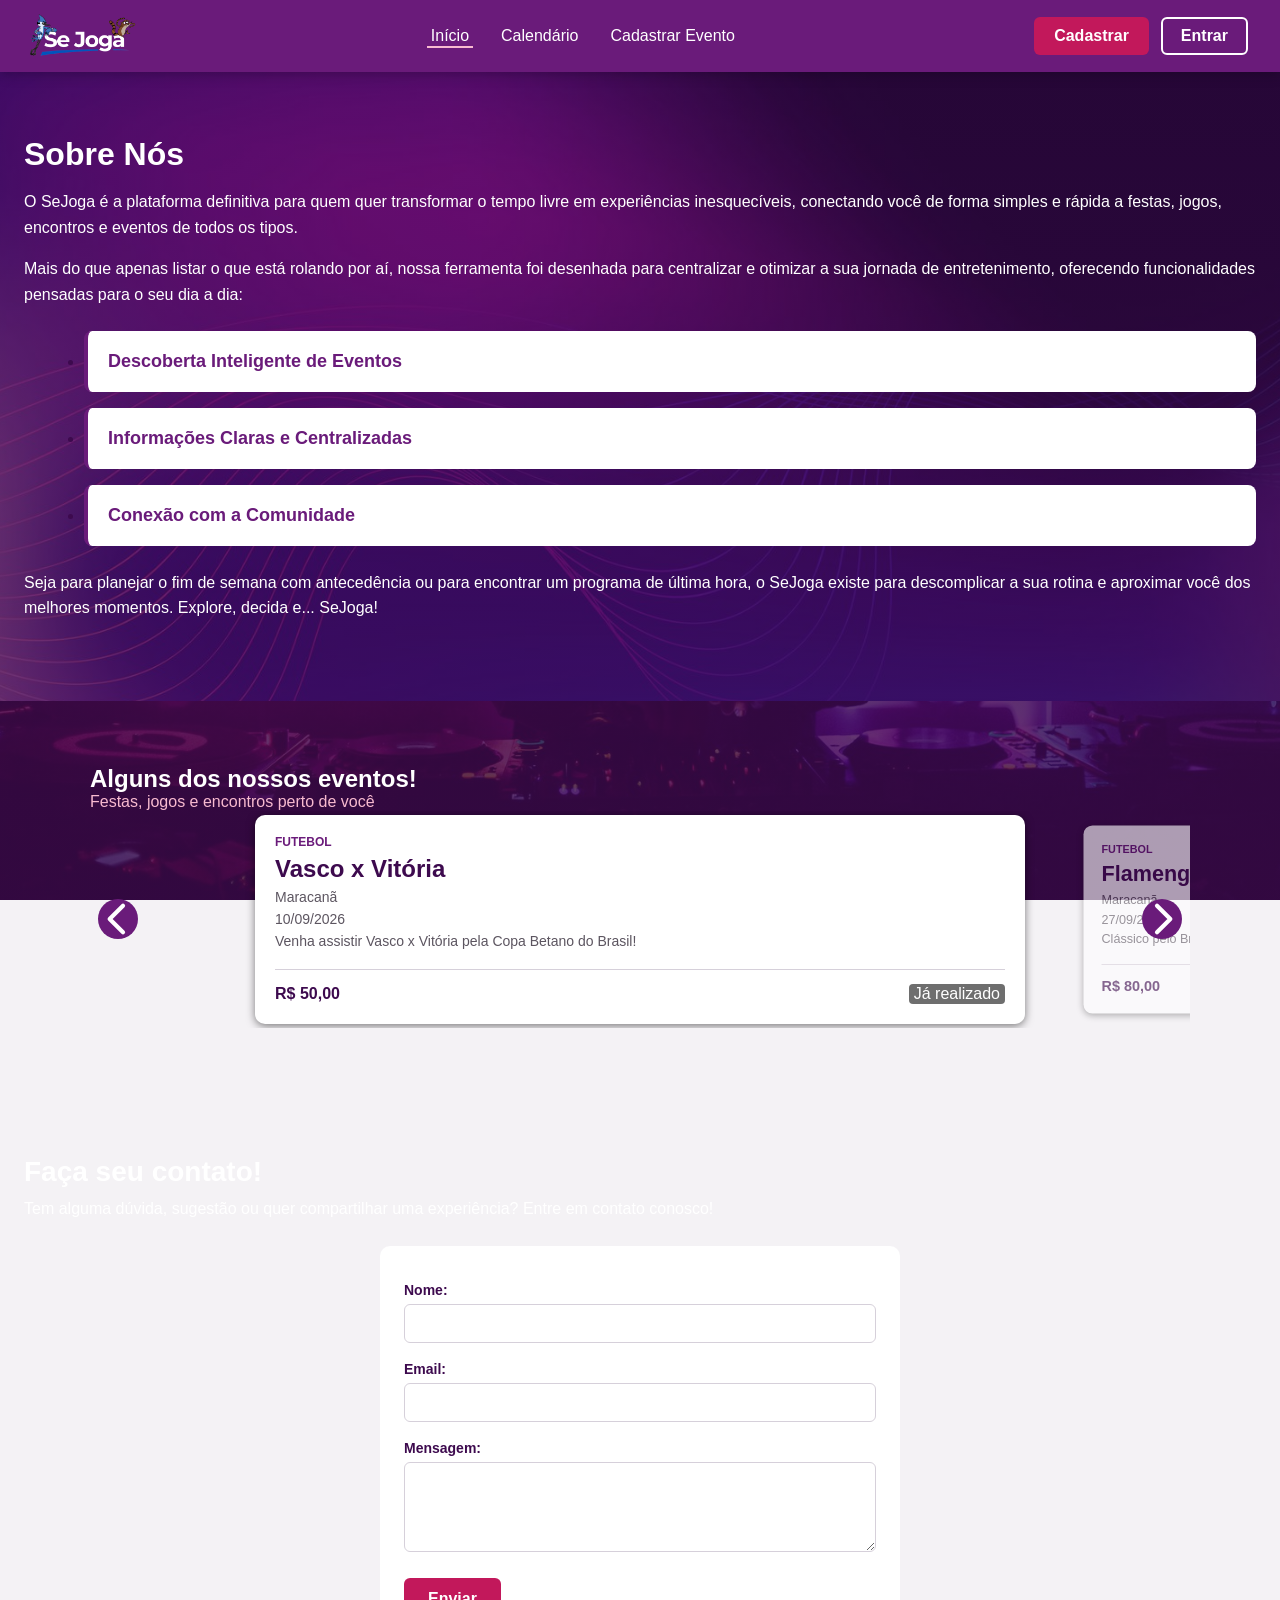
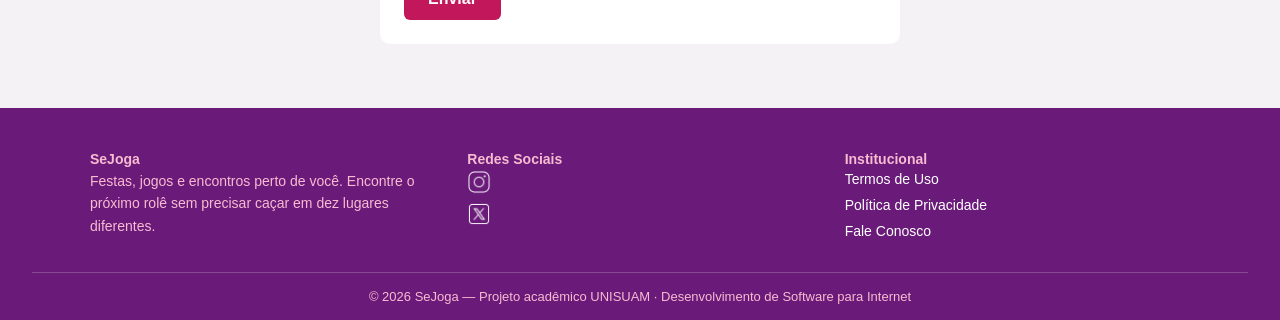
==== commit 7aee5a62: "Opção de busca, filtro, destaque de calendário" ====
--- a/index.html
+++ b/index.html
@@ -75,8 +75,7 @@
             </button>
 
             <div class="trilho-eventos">
-                <!-- Os cards são montados pelo js/home/destaques.js,
-                     a partir da lista única do js/eventos.js. -->
+            
             </div>
 
             <button class="seta seta-direita" aria-label="Próximo evento">
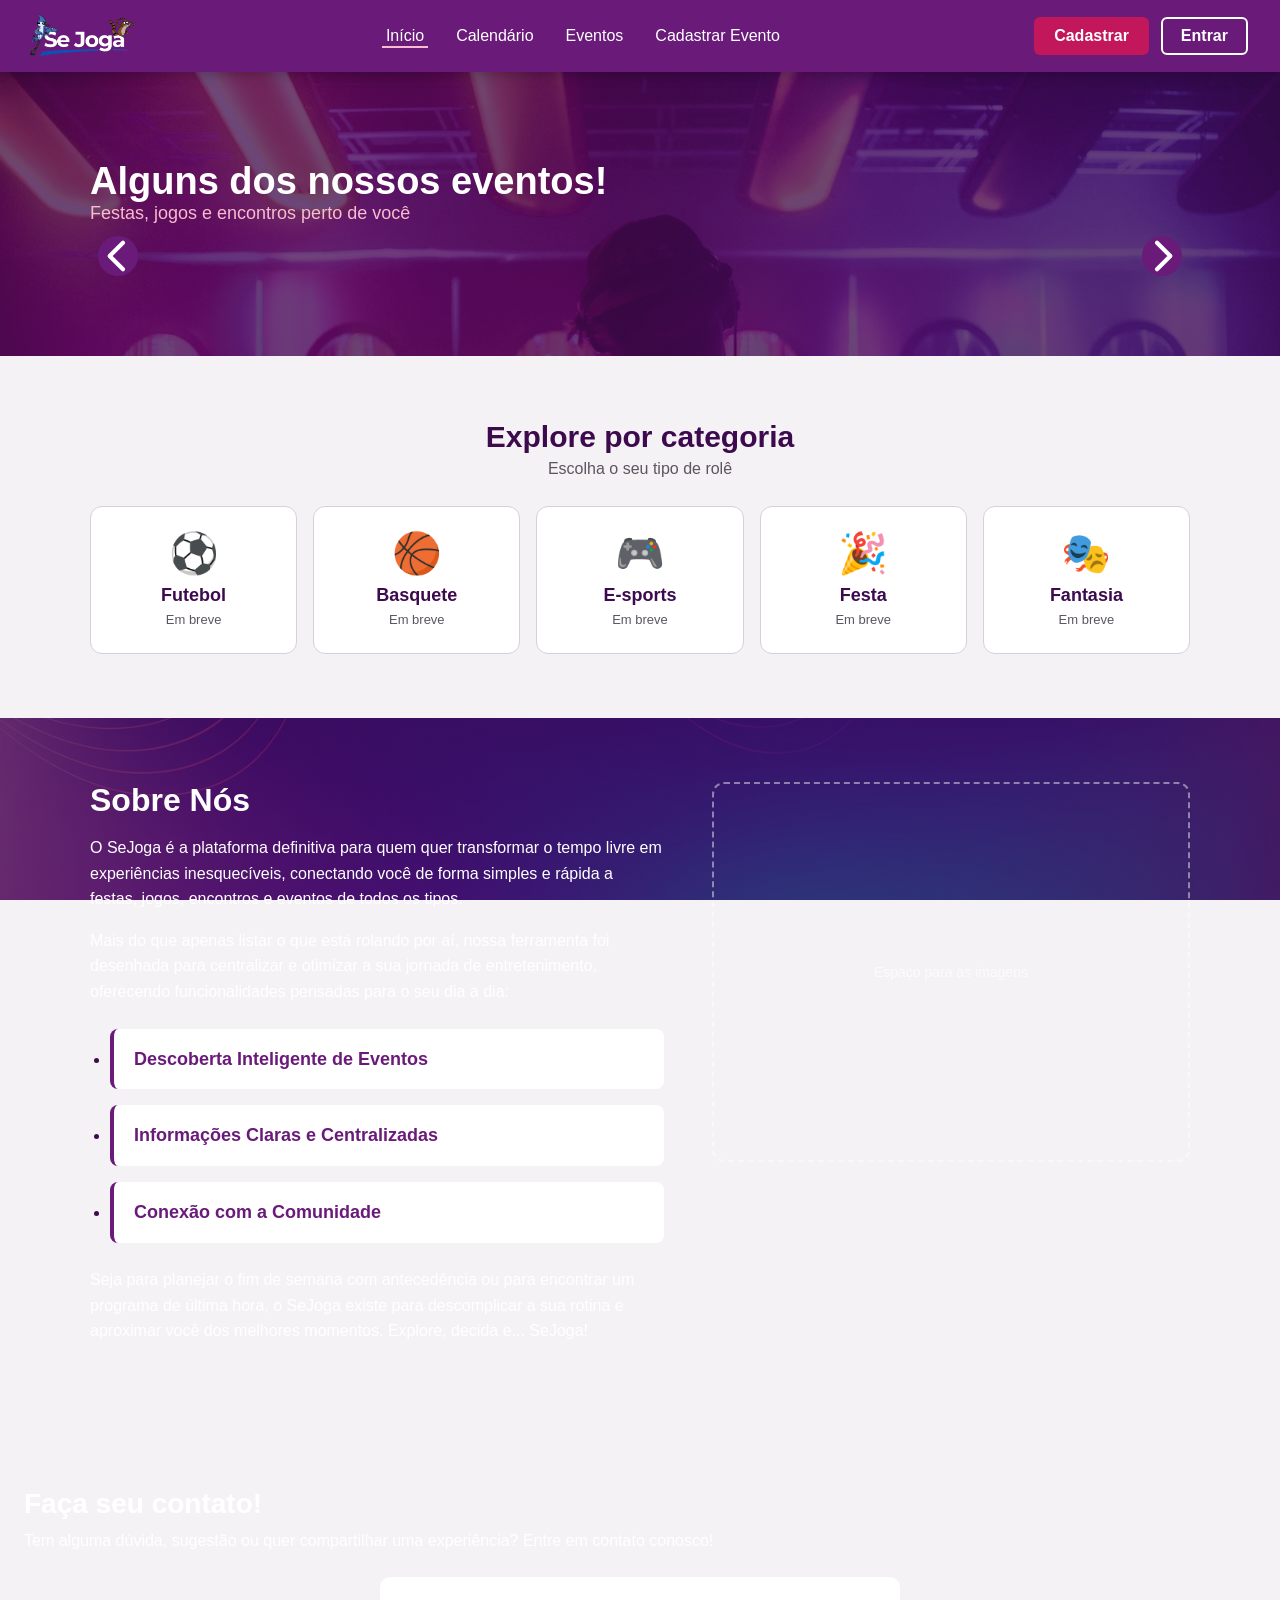
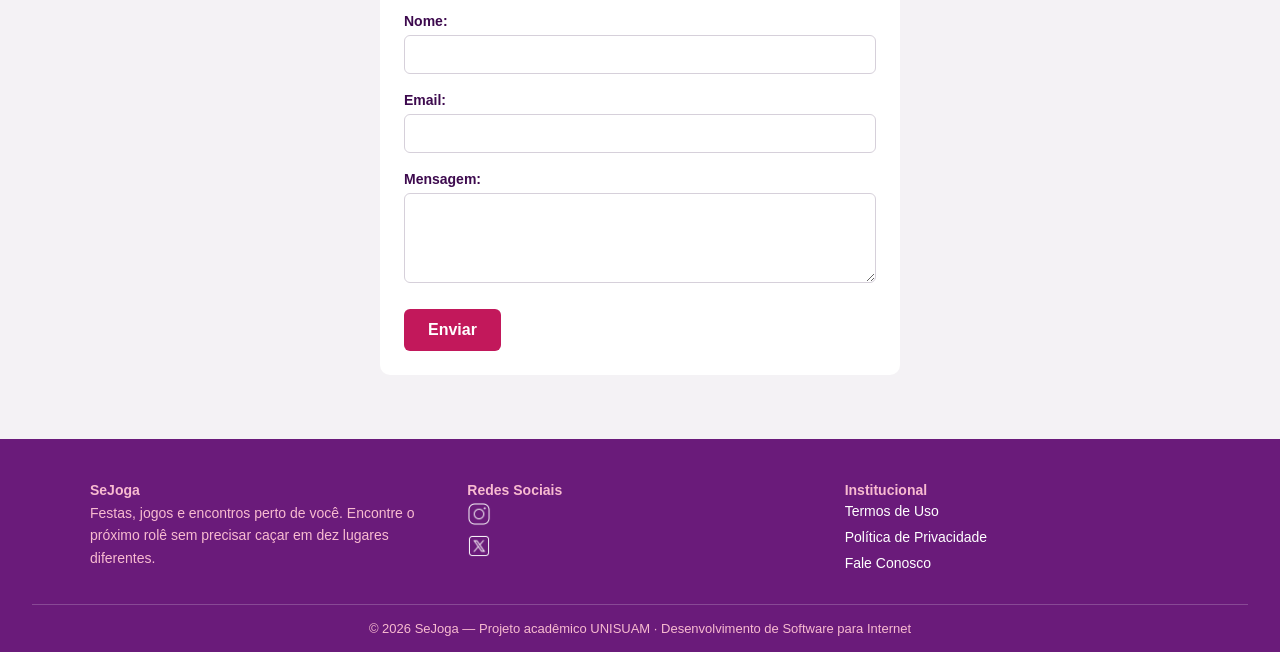
==== commit 65daa962: "Aba eventos, Aba perfil, Alteracao cadastro/calendario/index" ====
--- a/index.html
+++ b/index.html
@@ -5,78 +5,57 @@
     <meta name="viewport" content="width=device-width, initial-scale=1.0">
     <link rel="stylesheet" href="css/style.css">
     <link rel="icon" href="assets/logo/favicon-sj.png" type="image/png">
+    <!-- tema.js no <head>: aplica o tema escuro antes da página aparecer -->
+    <script src="js/tema.js"></script>
     <title>SeJoga</title>
 </head>
 <body>
-  <!-- CABEÇALHO — vai se repetir em todas as páginas do site -->
-   <header class="cabecalho">
-
-        <a href="index.html" class="logo">
-            <img src="assets/logo/logo.png" alt="Logo do SeJoga">
-        </a>
-
-        <nav class="menu">
-            <ul class="menu">
-                <li><a href="index.html" class="ativo">Início</a></li>
-                <li><a href="calendario.html" data-precisa-login>Calendário</a></li>
-                <li><a href="cadastro-evento.html" data-precisa-login>Cadastrar Evento</a></li>
-            </ul>
-        </nav>
-
+
+<!-- CABEÇALHO — o mesmo em todas as páginas -->
+<header class="cabecalho">
+
+    <a href="index.html" class="logo">
+        <img src="assets/logo/logo.png" alt="Logo do SeJoga">
+    </a>
+
+    <nav class="menu" aria-label="Principal">
+        <ul class="menu">
+            <li><a href="index.html" class="ativo" aria-current="page">Início</a></li>
+            <li><a href="calendario.html">Calendário</a></li>
+            <li><a href="eventos.html" data-precisa-login>Eventos</a></li>
+            <li><a href="cadastro-evento.html" data-precisa-login>Cadastrar Evento</a></li>
+        </ul>
+    </nav>
+
+    <!-- Visitante: estes dois botões. Logado: o cabecalho.js esconde
+         os dois e monta o sininho e o menu do usuário no lugar. -->
     <div class="acoes-cabecalho">
-        <!-- Os dois estados do cabeçalho moram aqui. O atributo hidden
-             (do próprio HTML, não precisa de CSS) esconde um dos pares;
-             o auth.js decide qual, lendo a sessão no localStorage. -->
         <a href="cadastro.html" class="botao-cadastro" data-sessao="deslogado">Cadastrar</a>
         <a href="login.html" class="botao-entrar" data-sessao="deslogado">Entrar</a>
-
-        <span class="usuario-info" data-sessao="logado" hidden>
-            <span class="usuario-avatar" id="usuario-avatar"></span>
-            <span class="usuario-nome"></span>
-        </span>
-        <button type="button" class="botao-sair" id="botao-sair" data-sessao="logado" hidden>Sair</button>
-    </div>
-
-    </header>
+    </div>
+
+</header>
+
 <main>
-    <section class="secao-sobre">
-        <h2>Sobre Nós</h2>
-        <p>O SeJoga é a plataforma definitiva para quem quer transformar o tempo livre em experiências inesquecíveis, conectando você de forma simples e rápida a festas, jogos, encontros e eventos de todos os tipos.</p>
-        <p>Mais do que apenas listar o que está rolando por aí, nossa ferramenta foi desenhada para centralizar e otimizar a sua jornada de entretenimento, oferecendo funcionalidades pensadas para o seu dia a dia:</p>
-        <ul>
-            <li tabindex="0">
-                <strong>Descoberta Inteligente de Eventos</strong>
-                <span>Navegue por um catálogo completo e atualizado em tempo real. Filtre as opções por categoria (como festas, campeonatos ou encontros), localização e data para encontrar exatamente o que combina com o seu estilo.</span>
-            </li>
-            <li tabindex="0">
-                <strong>Informações Claras e Centralizadas</strong>
-                <span>Diga adeus à maratona de buscas em diferentes redes sociais. Reunimos em um só lugar tudo o que você precisa saber: horários, locais, descrições detalhadas, atrações e links diretos para ingressos ou inscrições.</span>
-            </li>
-            <li tabindex="0">
-                <strong>Conexão com a Comunidade</strong>
-                <span>Encontre eventos que conversam com os seus interesses e descubra o que o seu grupo ou a sua região estão movimentando.</span>
-            </li>
-        </ul>
-        <p>Seja para planejar o fim de semana com antecedência ou para encontrar um programa de última hora, o SeJoga existe para descomplicar a sua rotina e aproximar você dos melhores momentos. Explore, decida e... SeJoga!</p>
-    </section>
-
+
+    <!-- 1. EVENTOS — agora a primeira coisa que se vê -->
     <section class="secao-eventos">
 
-    <div class="titulo-secao">
-        <h1>Alguns dos nossos eventos!</h1>
-        <p class="subtitulo">Festas, jogos e encontros perto de você</p>
-    </div>
+        <div class="titulo-secao">
+            <h1>Alguns dos nossos eventos!</h1>
+            <p class="subtitulo">Festas, jogos e encontros perto de você</p>
+        </div>
 
         <div class="carrossel-eventos">
-            <button class="seta seta-esquerda" aria-label="Evento Anterior">
+            <button class="seta seta-esquerda" aria-label="Evento anterior">
                 <svg viewBox="0 0 24 24" aria-hidden="true">
                     <path d="M15 4 L7 12 L15 20" fill="none" stroke="currentColor" stroke-width="2.5" stroke-linecap="round" stroke-linejoin="round"/>
                 </svg>
             </button>
 
-            <div class="trilho-eventos">
-            
-            </div>
+            <!-- Os cards são montados pelo js/home/destaques.js,
+                 a partir da lista única do js/eventos.js. -->
+            <div class="trilho-eventos"></div>
 
             <button class="seta seta-direita" aria-label="Próximo evento">
                 <svg viewBox="0 0 24 24" aria-hidden="true">
@@ -86,6 +65,95 @@
         </div>
     </section>
 
+
+    <!-- 2. CATEGORIAS — cada cartão abre a página Eventos já filtrada.
+         data-precisa-login: visitante recebe o convite de login e,
+         depois de entrar, cai direto na categoria que escolheu. -->
+    <section class="secao-categorias">
+
+        <div class="titulo-secao">
+            <h2>Explore por categoria</h2>
+            <p class="subtitulo">Escolha o seu tipo de rolê</p>
+        </div>
+
+        <ul class="grade-categorias">
+            <li>
+                <a href="eventos.html?categoria=futebol" class="cartao-categoria" data-precisa-login>
+                    <span class="icone-categoria" aria-hidden="true">⚽</span>
+                    <strong>Futebol</strong>
+                    <span class="qtd-categoria" data-contar-categoria="futebol"></span>
+                </a>
+            </li>
+            <li>
+                <a href="eventos.html?categoria=basquete" class="cartao-categoria" data-precisa-login>
+                    <span class="icone-categoria" aria-hidden="true">🏀</span>
+                    <strong>Basquete</strong>
+                    <span class="qtd-categoria" data-contar-categoria="basquete"></span>
+                </a>
+            </li>
+            <li>
+                <a href="eventos.html?categoria=e-sport" class="cartao-categoria" data-precisa-login>
+                    <span class="icone-categoria" aria-hidden="true">🎮</span>
+                    <strong>E-sports</strong>
+                    <span class="qtd-categoria" data-contar-categoria="e-sport"></span>
+                </a>
+            </li>
+            <li>
+                <a href="eventos.html?categoria=festa" class="cartao-categoria" data-precisa-login>
+                    <span class="icone-categoria" aria-hidden="true">🎉</span>
+                    <strong>Festa</strong>
+                    <span class="qtd-categoria" data-contar-categoria="festa"></span>
+                </a>
+            </li>
+            <li>
+                <a href="eventos.html?categoria=fantasia" class="cartao-categoria" data-precisa-login>
+                    <span class="icone-categoria" aria-hidden="true">🎭</span>
+                    <strong>Fantasia</strong>
+                    <span class="qtd-categoria" data-contar-categoria="fantasia"></span>
+                </a>
+            </li>
+        </ul>
+    </section>
+
+
+    <!-- 3. SOBRE NÓS — texto à esquerda, imagens à direita -->
+    <section class="secao-sobre">
+        <div class="sobre-conteudo">
+
+            <div class="sobre-texto">
+                <h2>Sobre Nós</h2>
+                <p>O SeJoga é a plataforma definitiva para quem quer transformar o tempo livre em experiências inesquecíveis, conectando você de forma simples e rápida a festas, jogos, encontros e eventos de todos os tipos.</p>
+                <p>Mais do que apenas listar o que está rolando por aí, nossa ferramenta foi desenhada para centralizar e otimizar a sua jornada de entretenimento, oferecendo funcionalidades pensadas para o seu dia a dia:</p>
+                <ul>
+                    <li tabindex="0">
+                        <strong>Descoberta Inteligente de Eventos</strong>
+                        <span>Navegue por um catálogo completo e atualizado em tempo real. Filtre as opções por categoria (como festas, campeonatos ou encontros), localização e data para encontrar exatamente o que combina com o seu estilo.</span>
+                    </li>
+                    <li tabindex="0">
+                        <strong>Informações Claras e Centralizadas</strong>
+                        <span>Diga adeus à maratona de buscas em diferentes redes sociais. Reunimos em um só lugar tudo o que você precisa saber: horários, locais, descrições detalhadas, atrações e links diretos para ingressos ou inscrições.</span>
+                    </li>
+                    <li tabindex="0">
+                        <strong>Conexão com a Comunidade</strong>
+                        <span>Encontre eventos que conversam com os seus interesses e descubra o que o seu grupo ou a sua região estão movimentando.</span>
+                    </li>
+                </ul>
+                <p>Seja para planejar o fim de semana com antecedência ou para encontrar um programa de última hora, o SeJoga existe para descomplicar a sua rotina e aproximar você dos melhores momentos. Explore, decida e... SeJoga!</p>
+            </div>
+
+            <!-- ESPAÇO DAS IMAGENS. Enquanto estiver vazio, o CSS desenha
+                 uma moldura tracejada (seletor :empty). Para usar, coloque
+                 as imagens aqui dentro, por exemplo:
+                 <img src="assets/sobre/sobre-1.png" alt="Descreva a imagem">
+                 A moldura some sozinha. Atenção: para o :empty funcionar,
+                 não pode haver NADA entre as tags, nem espaço. -->
+            <div class="sobre-midia"></div>
+
+        </div>
+    </section>
+
+
+    <!-- 4. CONTATO -->
     <section class="secao-contato">
         <h2>Faça seu contato!</h2>
         <p>Tem alguma dúvida, sugestão ou quer compartilhar uma experiência? Entre em contato conosco!</p>
@@ -104,6 +172,7 @@
         </form>
     </section>
 </main>
+
 <footer class="rodape">
     <div class="rodape-conteudo">
         <div class="rodape-coluna">
@@ -116,12 +185,12 @@
             <ul>
                 <li>
                     <a href="https://www.instagram.com/se.jogaaa/">
-                    <img src="img/icons/instagram.png" alt="Instagram">
+                        <img src="img/icons/instagram.png" alt="Instagram">
                     </a>
                 </li>
-
-                <li><a href="https://x.com/sejogaaaa">
-                    <img src="img/icons/twitter.png" alt="Twitter">
+                <li>
+                    <a href="https://x.com/sejogaaaa">
+                        <img src="img/icons/twitter.png" alt="Twitter">
                     </a>
                 </li>
             </ul>
@@ -131,7 +200,7 @@
             <h3>Institucional</h3>
             <ul>
                 <li><a href="#">Termos de Uso</a></li>
-                <li><a >Política de Privacidade</a></li>
+                <li><a>Política de Privacidade</a></li>
                 <li><a href="#">Fale Conosco</a></li>
             </ul>
         </nav>
@@ -142,37 +211,30 @@
     </div>
 </footer>
 
+<!-- Confirmação do formulário de contato. O convite de login
+     (#modal-conta) não precisa estar aqui: o auth.js cria sozinho. -->
 <div class="modal" id="modal-contato">
-    <div class="modal-caixa">
+    <div class="modal-caixa" role="dialog" aria-modal="true" aria-labelledby="modal-contato-titulo">
         <button type="button" class="modal-fechar" aria-label="Fechar">&times;</button>
-        <h2>Mensagem enviada!</h2>
+        <h2 id="modal-contato-titulo">Mensagem enviada!</h2>
         <p id="modal-contato-texto"></p>
 
         <div class="modal-acoes">
-            <button type="button" class="botao-cadastro modal-ok">OK</button>
+            <!-- data-fechar-modal: o ui.js fecha o modal ao clicar -->
+            <button type="button" class="botao-cadastro" data-fechar-modal>OK</button>
         </div>
     </div>
 </div>
 
-<div class="modal" id="modal-conta">
-    <div class="modal-caixa">
-        <button type="button" class="modal-fechar" aria-label="Fechar">&times;</button>
-        <h2>Bem-vindo ao SeJoga!</h2>
-        <p>Para acessar todas as funcionalidades, faça login ou cadastre-se.</p>
-
-        <div class="modal-acoes">
-            <a href="login.html" class="botao-entrar">Entrar</a>
-            <a href="cadastro.html" class="botao-cadastro">Cadastrar</a>
-        </div>
-    </div>
-</div>
-
-<!-- A ordem importa: auth.js define obterSessao(), que o eventos.js usa;
-     o destaques.js monta os cards que o carrossel.js precisa encontrar. -->
-<script src="js/home/auth.js"></script>
+<!-- A ordem importa: cada arquivo usa funções dos anteriores.
+     O destaques.js monta os cards que o carrossel.js precisa encontrar. -->
+<script src="js/storage.js"></script>
+<script src="js/ui.js"></script>
+<script src="js/auth.js"></script>
 <script src="js/eventos.js"></script>
+<script src="js/cabecalho.js"></script>
 <script src="js/home/destaques.js"></script>
 <script src="js/home/carrossel.js"></script>
 <script src="js/home/contato.js"></script>
 </body>
-</html>+</html>
--- a/css/style.css
+++ b/css/style.css
@@ -31,7 +31,8 @@
 
     /* Sinalização de evento — as 4 cores de status */
     --status-disponivel: #2E7D32;   /* verde  */
-    --status-perto:      #B26A00;   /* âmbar  */
+    --status-perto:      #A36100;   /* âmbar — era #B26A00; escurecido para o
+                                       texto branco do selo passar no WCAG (4,9:1) */
     --status-esgotado:   #B3261E;   /* vermelho */
     --status-realizado:  #6E6E6E;   /* cinza  */
 }
@@ -283,7 +284,7 @@
 
 .secao-eventos {
     max-width: none;
-    padding: 64px 24px;
+    padding: 88px 24px 96px;      /* era 64px: a seção ganhou destaque */
     background-image: linear-gradient(rgba(61, 10, 78, 0.72), rgba(61, 10, 78, 0.82)), url("../assets/backgrounds/fundo-eventos.jpg");
     background-size: cover;
     background-position: center;
@@ -297,12 +298,18 @@
     margin-right: auto;
 }
 
+.secao-eventos .titulo-secao {
+    margin-bottom: 28px;
+}
+
 .secao-eventos .titulo-secao h1 {
     color: var(--branco);
+    font-size: 38px;
 }
 
 .secao-eventos .subtitulo {
     color: var(--rosa-claro);
+    font-size: 18px;
 }
 
 /* ===== CARROSSEL DE EVENTOS ===== */
@@ -379,8 +386,8 @@
 
 .card-evento {
     background-color: var(--branco);
-    border-radius: 10px;
-    padding: 20px;
+    border-radius: 12px;
+    padding: 28px 30px;           /* era 20px */
     box-shadow: 0 2px 8px rgba(0, 0, 0, 0.5);
     display: flex;
     flex-direction: column;
@@ -394,6 +401,17 @@
     text-transform: uppercase;
 }
 
+.card-evento .titulo {
+    font-size: 26px;
+    color: var(--roxo-escuro);
+}
+
+.card-evento .descricao {
+    font-size: 15px;
+    line-height: 1.5;
+    margin-top: 4px;
+}
+
 .local, .data, .descricao{
     color: var(--cinza-texto);
     font-size: 14px;
@@ -413,31 +431,25 @@
 }
 
 /* ===== SELOS DE STATUS ===== */
-
-.selo-disponivel{
-    background-color: var(--status-disponivel);
-    color: var(--branco);
-    padding: 1px 5px;
-    border-radius: 4px;
-}
-.selo-perto{
-    background-color: var(--status-perto);
-    color: var(--branco);
-    padding: 1px 5px;
-    border-radius: 4px;
-}
-.selo-esgotado{
-    background-color: var(--status-esgotado);
-    color: var(--branco);
-    padding: 1px 5px;
-    border-radius: 4px;
-}
-.selo-realizado{
-    background-color: var(--status-realizado);
-    color: var(--branco);
-    padding: 1px 5px;
-    border-radius: 4px;
-}
+/* A cor do selo é CALCULADA pelo eventos.js (calcularStatusEvento)
+   — nunca escrita à mão no HTML, senão desatualiza. */
+
+.selo-disponivel,
+.selo-perto,
+.selo-esgotado,
+.selo-realizado {
+    padding: 3px 10px;
+    border-radius: 999px;
+    font-size: 12px;
+    font-weight: bold;
+    color: var(--branco);
+    white-space: nowrap;
+}
+
+.selo-disponivel { background-color: var(--status-disponivel); }
+.selo-perto      { background-color: var(--status-perto); }
+.selo-esgotado   { background-color: var(--status-esgotado); }
+.selo-realizado  { background-color: var(--status-realizado); }
 
 /* ===== RODAPÉ FINAL ===== */
 
@@ -595,28 +607,25 @@
     border-left: 4px solid var(--status-esgotado);
 }
 
-/* @media = "aplique estas regras SÓ quando a condição for verdadeira".
-   max-width: 767px significa "telas de até 767px" — celular.
-   Acima disso, nada aqui vale, e o layout de desktop continua intacto. */
-/* ===== CABEÇALHO: ESTADO LOGADO ===== */
-
-/* Sem isto os itens esticam até a altura do mais alto (o avatar),
-   e o botão Sair fica com 36px em vez do tamanho do seu texto. */
+/* ===== CABEÇALHO: ÁREA DE QUEM ESTÁ LOGADO =====
+   Montada pelo js/cabecalho.js: sininho + avatar com menu. */
+
+/* Sem isto os itens esticam até a altura do mais alto. */
 .acoes-cabecalho {
     align-items: center;
 }
 
-.usuario-info {
+.area-usuario {
     display: flex;
     align-items: center;
-    gap: 10px;
-}
-
-/* A foto do usuário. Enquanto não houver foto escolhida no
-   cadastro, o fundo é uma silhueta genérica desenhada em SVG
-   e embutida aqui mesmo (data URI) — não precisa de arquivo.
-   Quando houver foto, o auth.js troca este background. */
+    gap: 6px;
+}
+
+/* A foto do usuário. Sem foto, o fundo é uma silhueta desenhada
+   em SVG e embutida aqui mesmo (data URI) — sem arquivo nenhum.
+   Com foto, o JavaScript troca este background. */
 .usuario-avatar {
+    display: inline-block;
     width: 36px;
     height: 36px;
     flex-shrink: 0;             /* não deixa o círculo achatar */
@@ -628,28 +637,417 @@
     background-position: center;
 }
 
+/* A versão grande, do cadastro e do perfil. */
+.avatar-grande {
+    width: 88px;
+    height: 88px;
+    border: 3px solid var(--roxo-claro);
+}
+
 .usuario-nome {
     color: var(--branco);
     font-weight: bold;
-}
-
-/* O "Sair" é secundário: menor e mais discreto que o avatar,
-   para o nome continuar sendo o elemento principal. */
-.botao-sair {
-    background-color: transparent;
-    color: var(--branco);
-    border: 1px solid rgba(255, 255, 255, 0.55);
+    white-space: nowrap;
+}
+
+/* Os dois "donos" de painel (sino e usuário) servem de referência
+   para o painel se posicionar logo abaixo deles. */
+.notificacoes,
+.usuario {
+    position: relative;
+}
+
+/* Botões do cabeçalho sem aparência de botão do navegador. */
+.botao-icone,
+.botao-usuario {
+    display: flex;
+    align-items: center;
+    gap: 8px;
+    background: none;
+    border: none;
+    color: var(--branco);
+    font-family: inherit;
+    font-size: 15px;
+    cursor: pointer;
+    border-radius: 999px;
+    padding: 4px;
+}
+
+.botao-usuario {
+    padding: 4px 10px 4px 4px;
+}
+
+.botao-icone:hover,
+.botao-usuario:hover,
+.botao-icone[aria-expanded="true"],
+.botao-usuario[aria-expanded="true"] {
+    background-color: rgba(255, 255, 255, 0.14);
+}
+
+.botao-icone:focus-visible,
+.botao-usuario:focus-visible {
+    outline: 2px solid var(--branco);
+    outline-offset: 2px;
+}
+
+.botao-sino {
+    position: relative;
+    width: 40px;
+    height: 40px;
+    justify-content: center;
+}
+
+.botao-sino svg {
+    width: 22px;
+    height: 22px;
+}
+
+/* A bolinha vermelha com o número. position: absolute em relação
+   ao botão, que é position: relative. */
+.contador-sino {
+    position: absolute;
+    top: 2px;
+    right: 2px;
+    min-width: 18px;
+    height: 18px;
+    padding: 0 5px;
+    border-radius: 999px;
+    background-color: var(--rosa);
+    border: 2px solid var(--roxo);
+    color: var(--branco);
+    font-size: 11px;
+    font-weight: bold;
+    line-height: 14px;
+    text-align: center;
+}
+
+.seta-menu svg {
+    display: block;
+    width: 16px;
+    height: 16px;
+    transition: transform 0.2s;
+}
+
+/* A setinha gira quando o menu abre. */
+.botao-usuario[aria-expanded="true"] .seta-menu svg {
+    transform: rotate(180deg);
+}
+
+
+/* ===== PAINÉIS SUSPENSOS (menu e notificações) ===== */
+
+.painel-suspenso {
+    position: absolute;
+    top: calc(100% + 10px);     /* logo abaixo do botão */
+    right: 0;
+    z-index: 50;
+    width: 280px;
+    padding: 8px;
+    border-radius: 10px;
+    background-color: var(--branco);
+    color: var(--roxo-escuro);
+    box-shadow: 0 12px 32px rgba(0, 0, 0, 0.28);
+    text-align: left;
+}
+
+.painel-notificacoes {
+    width: 320px;
+    padding: 14px;
+}
+
+.painel-notificacoes h3 {
+    font-size: 14px;
+    color: var(--roxo);
+    margin-bottom: 10px;
+}
+
+.painel-vazio {
+    color: var(--cinza-texto);
+    font-size: 14px;
+    line-height: 1.5;
+    margin-bottom: 10px;
+}
+
+.painel-link {
+    color: var(--roxo);
+    font-weight: bold;
+    font-size: 14px;
+}
+
+.lista-notificacoes {
+    list-style: none;
+    display: grid;
+    gap: 6px;
+    text-align: left;
+}
+
+.lista-notificacoes a {
+    display: grid;
+    grid-template-columns: 1fr auto;
+    gap: 2px 10px;
+    padding: 10px;
+    border-radius: 8px;
+    color: var(--roxo-escuro);
+    text-decoration: none;
+    background-color: var(--cinza-claro);
+}
+
+.lista-notificacoes a:hover {
+    background-color: var(--roxo-claro);
+}
+
+.lista-notificacoes strong {
+    font-size: 14px;
+}
+
+.notificacao-detalhe {
+    grid-column: 1 / -1;
+    font-size: 12px;
+    color: var(--cinza-texto);
+}
+
+.notificacao-quando {
+    grid-row: 1;
+    grid-column: 2;
+    font-size: 12px;
+    font-weight: bold;
+    color: var(--rosa);
+}
+
+
+/* ===== MENU DO USUÁRIO ===== */
+
+.menu-usuario-topo {
+    display: flex;
+    flex-direction: column;
+    padding: 8px 10px 12px;
+    margin-bottom: 6px;
+    border-bottom: 1px solid var(--cinza-borda);
+}
+
+.menu-usuario-topo strong {
+    font-size: 15px;
+}
+
+.menu-usuario-topo span {
+    font-size: 13px;
+    color: var(--cinza-texto);
+}
+
+.menu-item {
+    display: flex;
+    align-items: center;
+    justify-content: space-between;
+    width: 100%;
+    padding: 9px 10px;
+    border: none;
     border-radius: 6px;
-    padding: 5px 12px;
+    background: none;
+    color: var(--roxo-escuro);
     font-family: inherit;
+    font-size: 14px;
+    text-align: left;
+    text-decoration: none;
+    cursor: pointer;
+}
+
+.menu-item:hover,
+.menu-item:focus-visible {
+    background-color: var(--roxo-claro);
+    outline: none;
+}
+
+.menu-contador {
+    min-width: 22px;
+    padding: 1px 7px;
+    border-radius: 999px;
+    background-color: var(--roxo);
+    color: var(--branco);
+    font-size: 12px;
+    text-align: center;
+}
+
+.menu-aparencia {
+    margin: 6px 0;
+    padding: 8px 0;
+    border-top: 1px solid var(--cinza-borda);
+    border-bottom: 1px solid var(--cinza-borda);
+}
+
+.menu-rotulo {
+    display: block;
+    padding: 4px 10px;
+    font-size: 11px;
+    font-weight: bold;
+    text-transform: uppercase;
+    letter-spacing: 0.05em;
+    color: var(--cinza-texto);
+}
+
+.controle-fonte {
+    display: flex;
+    align-items: center;
+    gap: 8px;
+    padding: 6px 10px;
+    font-size: 14px;
+}
+
+.controle-fonte > span:first-child {
+    flex: 1;
+}
+
+.botao-fonte {
+    width: 34px;
+    height: 30px;
+    border: 1px solid var(--cinza-borda);
+    border-radius: 6px;
+    background-color: var(--branco);
+    color: var(--roxo-escuro);
+    font-family: inherit;
+    font-weight: bold;
+    cursor: pointer;
+}
+
+.botao-fonte:hover:not(:disabled) {
+    border-color: var(--roxo);
+}
+
+.botao-fonte:disabled {
+    opacity: 0.4;
+    cursor: not-allowed;
+}
+
+.valor-fonte {
+    min-width: 40px;
+    text-align: center;
     font-size: 13px;
+    color: var(--cinza-texto);
+}
+
+.menu-sair {
+    color: var(--status-esgotado);
+    font-weight: bold;
+}
+
+
+/* ===== TOAST — o aviso que aparece e some sozinho ===== */
+
+.area-toasts {
+    position: fixed;
+    bottom: 20px;
+    right: 20px;
+    z-index: 200;
+    display: flex;
+    flex-direction: column;
+    gap: 10px;
+    max-width: calc(100vw - 40px);
+}
+
+.toast {
+    min-width: 240px;
+    max-width: 360px;
+    padding: 12px 16px;
+    border-radius: 8px;
+    border-left: 5px solid var(--roxo);
+    background-color: var(--branco);
+    color: var(--roxo-escuro);
+    font-size: 14px;
+    line-height: 1.4;
+    box-shadow: 0 8px 24px rgba(0, 0, 0, 0.25);
+
+    /* Começa invisível e um pouco abaixo; a classe .visivel sobe. */
+    opacity: 0;
+    transform: translateY(12px);
+    transition: opacity 0.25s, transform 0.25s;
+}
+
+.toast.visivel {
+    opacity: 1;
+    transform: translateY(0);
+}
+
+.toast-sucesso { border-left-color: var(--status-disponivel); }
+.toast-erro    { border-left-color: var(--status-esgotado); }
+
+
+/* ===== CAMPOS DE FORMULÁRIO (cadastro, login, perfil) ===== */
+
+.erro-campo {
+    display: block;
+    min-height: 0;
+    color: var(--status-esgotado);
+    font-size: 12px;
+    line-height: 1.4;
+}
+
+.erro-campo:empty {
+    display: none;
+}
+
+/* "Buscando endereço…" não é erro: fica cinza. */
+.erro-campo.info {
+    color: var(--cinza-texto);
+}
+
+/* O JavaScript marca aria-invalid nos campos com problema. O mesmo
+   atributo que avisa o leitor de tela pinta a borda. */
+input[aria-invalid="true"] {
+    border-color: var(--status-esgotado) !important;
+    background-color: #FFF7F6;
+}
+
+/* Esconde da tela, mas NÃO do leitor de tela nem do teclado.
+   display: none tiraria o campo do Tab — este jeito não tira. */
+.visualmente-oculto {
+    /* !important aqui é de propósito: regras como
+       ".caixa-cadastro input { width: 100% }" são mais específicas
+       e esticariam o campo escondido até 1440px, criando uma barra
+       de rolagem lateral. Uma classe utilitária precisa vencer
+       sempre, independente de onde for usada. */
+    position: absolute !important;
+    width: 1px !important;
+    height: 1px !important;
+    margin: -1px !important;
+    padding: 0 !important;
+    overflow: hidden !important;
+    clip: rect(0 0 0 0) !important;
+    border: 0 !important;
+    white-space: nowrap !important;
+}
+
+.botao-texto {
+    border: none;
+    background: none;
+    color: var(--cinza-texto);
+    font-family: inherit;
+    font-size: 14px;
+    text-decoration: underline;
     cursor: pointer;
 }
 
-.botao-sair:hover {
-    background-color: var(--branco);
-    color: var(--roxo);
-    border-color: var(--branco);
+
+/* ===== RESUMO DA SEMANA (pop-up depois do login) ===== */
+
+.modal-semana {
+    max-width: 440px;
+    width: 100%;
+}
+
+.modal-semana .lista-notificacoes {
+    margin-bottom: 22px;
+}
+
+.modal-acoes a,
+.modal-acoes button {
+    display: inline-block;
+}
+
+
+/* ===== PÁGINAS RESTRITAS =====
+   Enquanto o auth.js não confirma a sessão, o conteúdo fica
+   invisível — assim ele não "pisca" antes do redirecionamento. */
+html[data-pagina="restrita"]:not([data-sessao-ok]) main {
+    visibility: hidden;
 }
 
 /* Garante que o atributo hidden vença qualquer display
@@ -659,6 +1057,244 @@
 }
 
 
+/* ===== CATEGORIAS (home) ===== */
+
+.secao-categorias {
+    padding: 64px 24px;
+    background-color: var(--cinza-claro);
+}
+
+.secao-categorias .titulo-secao {
+    max-width: 1100px;
+    margin: 0 auto 28px;
+    text-align: center;
+}
+
+.secao-categorias h2 {
+    color: var(--roxo-escuro);
+    font-size: 30px;
+    margin-bottom: 6px;
+}
+
+.secao-categorias .subtitulo {
+    color: var(--cinza-texto);
+}
+
+/* auto-fit + minmax: cinco colunas no computador, e vai quebrando
+   sozinho em telas menores — sem precisar de media query. */
+.grade-categorias {
+    list-style: none;
+    max-width: 1100px;
+    margin: 0 auto;
+    display: grid;
+    grid-template-columns: repeat(auto-fit, minmax(170px, 1fr));
+    gap: 16px;
+}
+
+.cartao-categoria {
+    display: flex;
+    flex-direction: column;
+    align-items: center;
+    gap: 6px;
+    height: 100%;
+    padding: 26px 16px;
+    border-radius: 12px;
+    border: 1px solid var(--cinza-borda);
+    background-color: var(--branco);
+    color: var(--roxo-escuro);
+    text-decoration: none;
+    text-align: center;
+    transition: transform 0.2s, box-shadow 0.2s, border-color 0.2s;
+}
+
+.cartao-categoria:hover,
+.cartao-categoria:focus-visible {
+    transform: translateY(-4px);
+    border-color: var(--roxo);
+    box-shadow: 0 10px 24px rgba(61, 10, 78, 0.18);
+    outline: none;
+}
+
+.icone-categoria {
+    font-size: 40px;
+    line-height: 1;
+    margin-bottom: 6px;
+}
+
+.cartao-categoria strong {
+    font-size: 18px;
+}
+
+.qtd-categoria {
+    font-size: 13px;
+    color: var(--cinza-texto);
+}
+
+
+/* ===== SOBRE NÓS: texto à esquerda, imagens à direita ===== */
+
+.sobre-conteudo {
+    max-width: 1100px;
+    margin: 0 auto;
+    display: grid;
+    /* minmax(0, ...) deixa as colunas encolherem de verdade;
+       sem o 0, um texto comprido pode alargar a coluna. */
+    grid-template-columns: minmax(0, 1.2fr) minmax(0, 1fr);
+    gap: 48px;
+    align-items: start;
+}
+
+/* Com a coluna mais estreita, a lista não precisa mais de tanto
+   recuo à esquerda. */
+.sobre-texto ul {
+    padding-left: 20px;
+}
+
+.sobre-midia {
+    display: grid;
+    gap: 16px;
+
+    /* sticky: a coluna de imagens acompanha a rolagem enquanto o
+       texto ao lado ainda está passando. */
+    position: sticky;
+    top: 110px;
+}
+
+.sobre-midia img {
+    display: block;
+    width: 100%;
+    height: auto;
+    border-radius: 12px;
+    box-shadow: 0 10px 28px rgba(0, 0, 0, 0.35);
+}
+
+/* :empty = "não tem NADA dentro". Enquanto não houver imagem, uma
+   moldura tracejada mostra onde ela vai. Colocou a imagem, a
+   moldura some sozinha — nenhuma linha de CSS precisa mudar. */
+.sobre-midia:empty {
+    min-height: 380px;
+    border: 2px dashed rgba(255, 255, 255, 0.45);
+    border-radius: 12px;
+    display: flex;
+    align-items: center;
+    justify-content: center;
+}
+
+.sobre-midia:empty::before {
+    content: "Espaço para as imagens";
+    color: rgba(255, 255, 255, 0.7);
+    font-size: 14px;
+}
+
+
+/* ===== TAMANHO DA FONTE (A− / A+) =====
+   O tema.js guarda a escala em --escala-fonte (0.9 a 1.3).
+   zoom aumenta o conteúdo principal inteiro — texto e espaços
+   juntos, então o layout acompanha em vez de quebrar. O cabeçalho
+   e o rodapé ficam de fora, como pede o enunciado. */
+main {
+    zoom: var(--escala-fonte, 1);
+}
+
+
+/* ===== TEMA ESCURO =====
+   Ativado pelo tema.js, que escreve data-tema="escuro" na tag
+   <html>. Quase tudo muda sozinho porque o site usa VARIÁVEIS:
+   trocando o valor aqui, todas as regras que usam a variável
+   mudam juntas.
+
+   A exceção é --branco: ele é fundo de card E cor de texto sobre o
+   roxo. Se virasse escuro, o texto do cabeçalho sumiria. Por isso
+   as superfícies (cards, caixas, campos) são trocadas uma a uma,
+   no bloco logo abaixo. */
+
+html[data-tema="escuro"] {
+    --roxo-escuro:  #F0E6F5;   /* era texto escuro; vira texto claro */
+    --cinza-texto:  #C9BED1;
+    --cinza-claro:  #151018;   /* fundo da página e de painéis */
+    --cinza-borda:  #40344A;
+    --roxo-claro:   #2F2139;   /* fundos suaves e hover */
+
+    /* Pede ao navegador os controles nativos escuros: barra de
+       rolagem, calendário do campo de data, caixas de marcar. */
+    color-scheme: dark;
+}
+
+/* As superfícies que eram brancas. */
+html[data-tema="escuro"] :is(
+    .card-evento, .card, .cartao-categoria, .calendario-container, .dia,
+    .secao-busca, .caixa-login, .caixa-cadastro, .caixa-perfil,
+    .secao-contato form, .secao-sobre li, .modal-caixa,
+    .painel-suspenso, .toast, .botao-fonte
+) {
+    background-color: #221A29;
+}
+
+/* Campos de formulário. */
+html[data-tema="escuro"] :is(input, textarea, select) {
+    background-color: #17111C;
+    color: var(--roxo-escuro);
+    border-color: var(--cinza-borda);
+}
+
+html[data-tema="escuro"] input[readonly] {
+    background-color: #120D16;
+}
+
+html[data-tema="escuro"] input[aria-invalid="true"] {
+    background-color: #3A1B1E;
+}
+
+/* O roxo da marca (#6A1B7A) sobre fundo escuro quase some. Onde
+   ele é COR DE TEXTO, vira um lilás claro. Onde é fundo (cabeçalho,
+   rodapé, botões), continua o mesmo. */
+html[data-tema="escuro"] :is(
+    .categoria, .preco, .modal-caixa h2, .secao-sobre li strong,
+    .grupo-filtro legend, .grupo-cadastro legend, .limpar-filtros,
+    .painel-notificacoes h3, .painel-link, .login-rodape a, .botao-foto
+) {
+    color: #D9A9EC;
+}
+
+html[data-tema="escuro"] :is(.botao-agenda, .botao-foto, .modal-acoes .botao-entrar) {
+    color: #D9A9EC;
+    border-color: #D9A9EC;
+}
+
+html[data-tema="escuro"] .botao-agenda.na-agenda {
+    background-color: var(--roxo);
+    border-color: var(--roxo);
+    color: var(--branco);
+}
+
+/* --roxo-escuro virou texto claro; os poucos lugares que o usavam
+   como FUNDO (hover de botões) precisam de outro tom. */
+html[data-tema="escuro"] :is(.seta:hover, .seta-mes:hover, .botao-agenda.na-agenda:hover) {
+    background-color: #4E1460;
+}
+
+html[data-tema="escuro"] .cartao-categoria:hover {
+    border-color: #D9A9EC;
+}
+
+/* Vermelho e rosa da marca também somem no fundo escuro. */
+html[data-tema="escuro"] .menu-sair {
+    color: #FF8A80;
+}
+
+html[data-tema="escuro"] .notificacao-quando {
+    color: #F48FB1;
+}
+
+/* A silhueta do avatar é roxa: precisa de fundo claro para aparecer. */
+html[data-tema="escuro"] .usuario-avatar {
+    background-color: #F5EAF8;
+}
+
+
+/* @media = "aplique estas regras SÓ quando a condição for verdadeira".
+   max-width: 767px significa "telas de até 767px" — celular.
+   Acima disso, nada aqui vale, e o layout de desktop continua intacto. */
 @media (max-width: 767px) {
 
     .cabecalho {
@@ -698,4 +1334,75 @@
     .secao-contato {
         background-attachment: scroll;   /* volta ao comportamento normal */
     }
+
+    .secao-eventos {
+        padding: 56px 16px 64px;
+    }
+
+    .secao-eventos .titulo-secao h1 {
+        font-size: 28px;
+    }
+
+    .card-evento {
+        padding: 22px;
+    }
+
+    .card-evento .titulo {
+        font-size: 21px;
+    }
+
+    /* Sobre Nós: uma coluna, imagens embaixo do texto. */
+    .sobre-conteudo {
+        grid-template-columns: 1fr;
+        gap: 28px;
+    }
+
+    .sobre-midia {
+        position: static;
+    }
+
+    /* A moldura "espaço para imagens" só atrapalharia no celular. */
+    .sobre-midia:empty {
+        display: none;
+    }
+
+    .secao-categorias {
+        padding: 48px 16px;
+    }
+
+    .grade-categorias {
+        grid-template-columns: repeat(2, 1fr);
+        gap: 12px;
+    }
+
+    .cartao-categoria {
+        padding: 20px 12px;
+    }
+
+    /* No celular o nome ao lado do avatar não cabe: fica só a foto.
+       O nome continua no topo do menu, ao abrir. */
+    .botao-usuario .usuario-nome {
+        display: none;
+    }
+
+    /* Os painéis ocupam a largura da tela, em vez de ficarem
+       presos à direita do botão (onde sairiam da tela). */
+    .painel-suspenso {
+        position: fixed;
+        top: auto;
+        left: 12px;
+        right: 12px;
+        width: auto;
+        margin-top: 10px;
+    }
+
+    .area-toasts {
+        left: 12px;
+        right: 12px;
+        bottom: 12px;
+    }
+
+    .toast {
+        max-width: none;
+    }
 }
